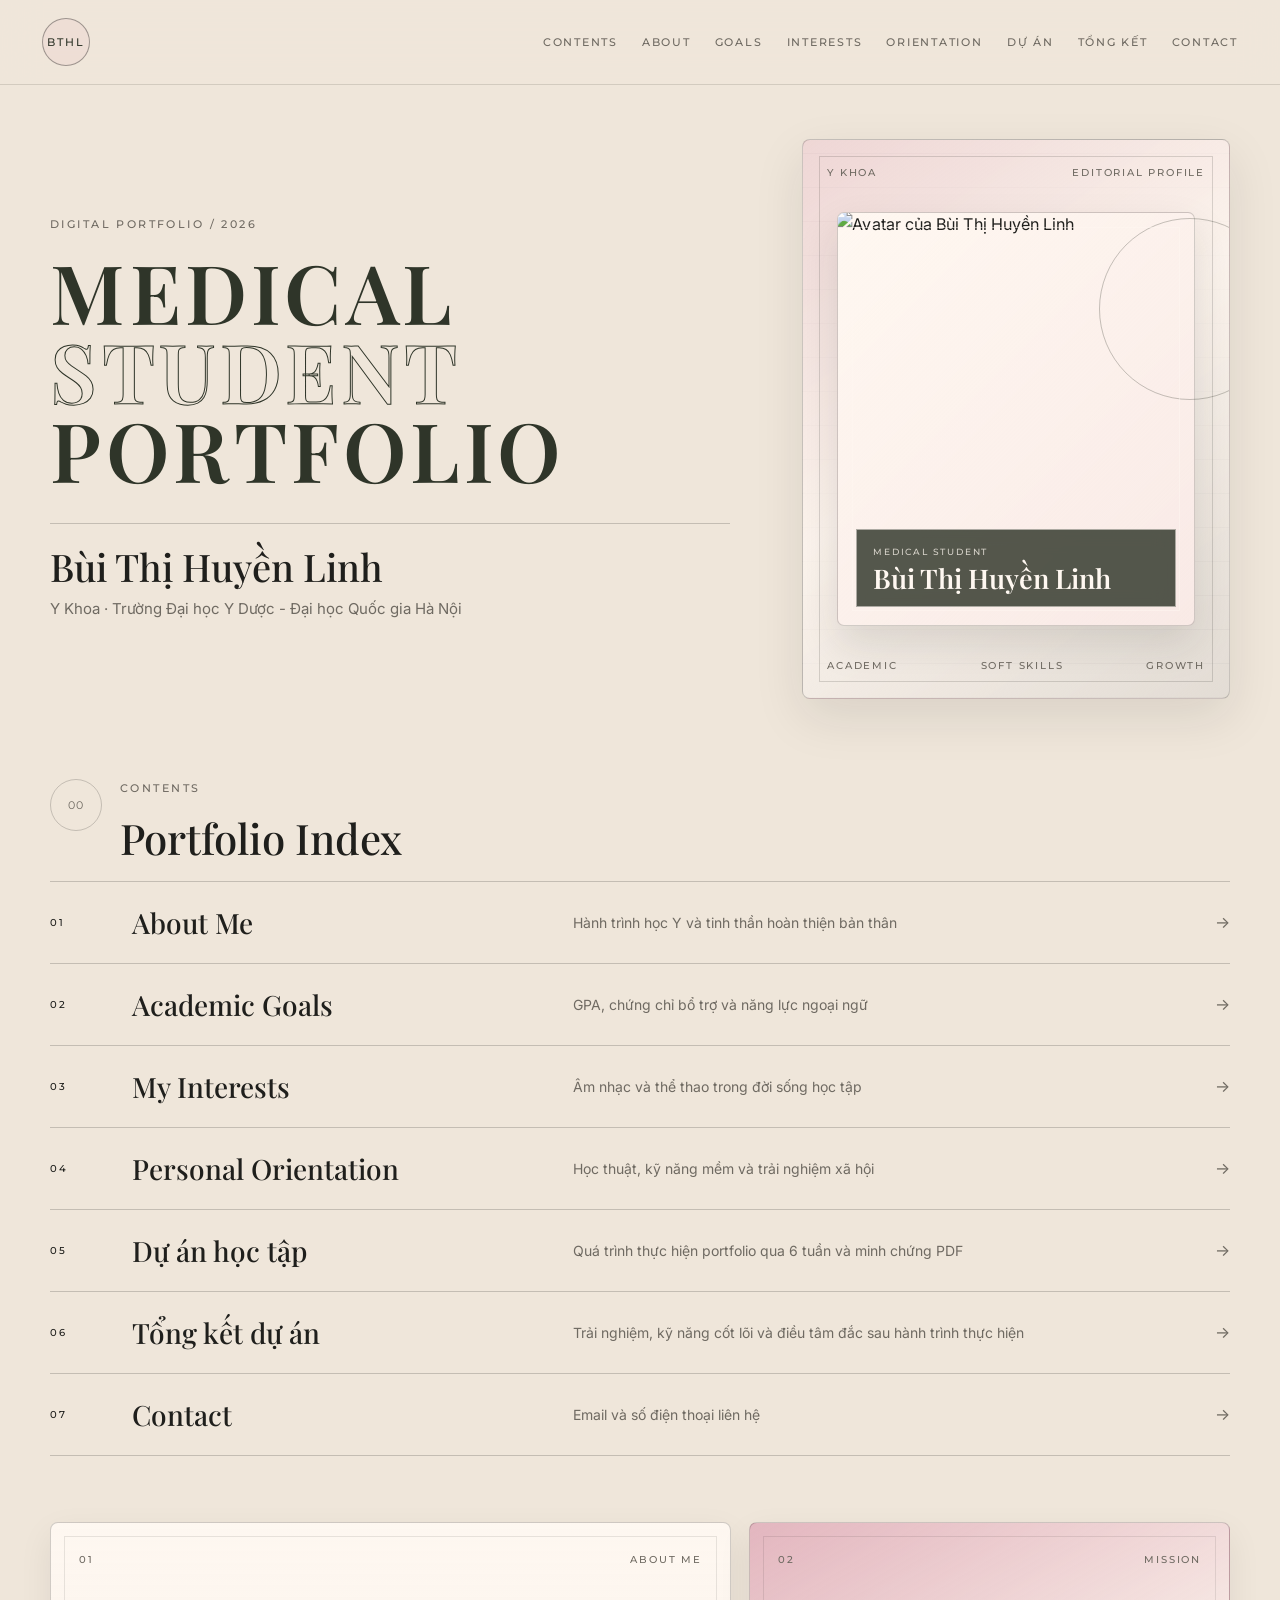
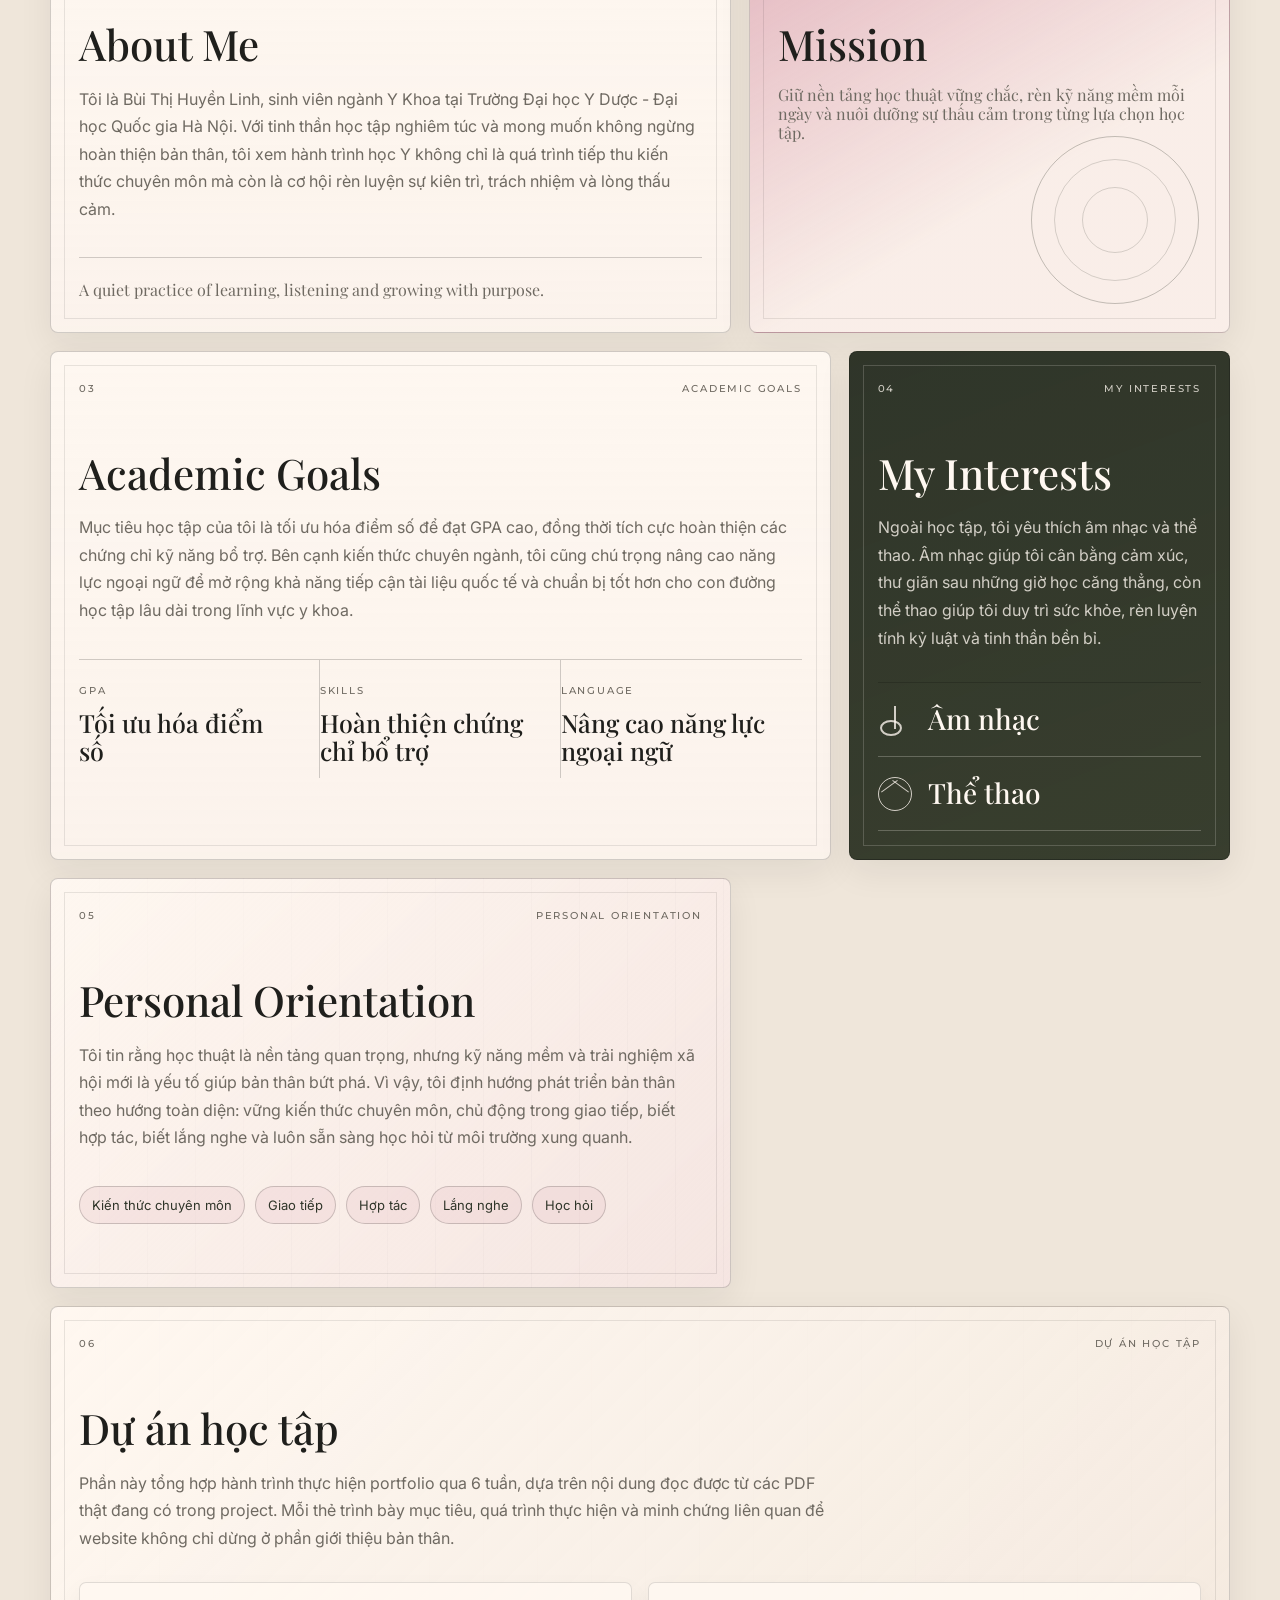
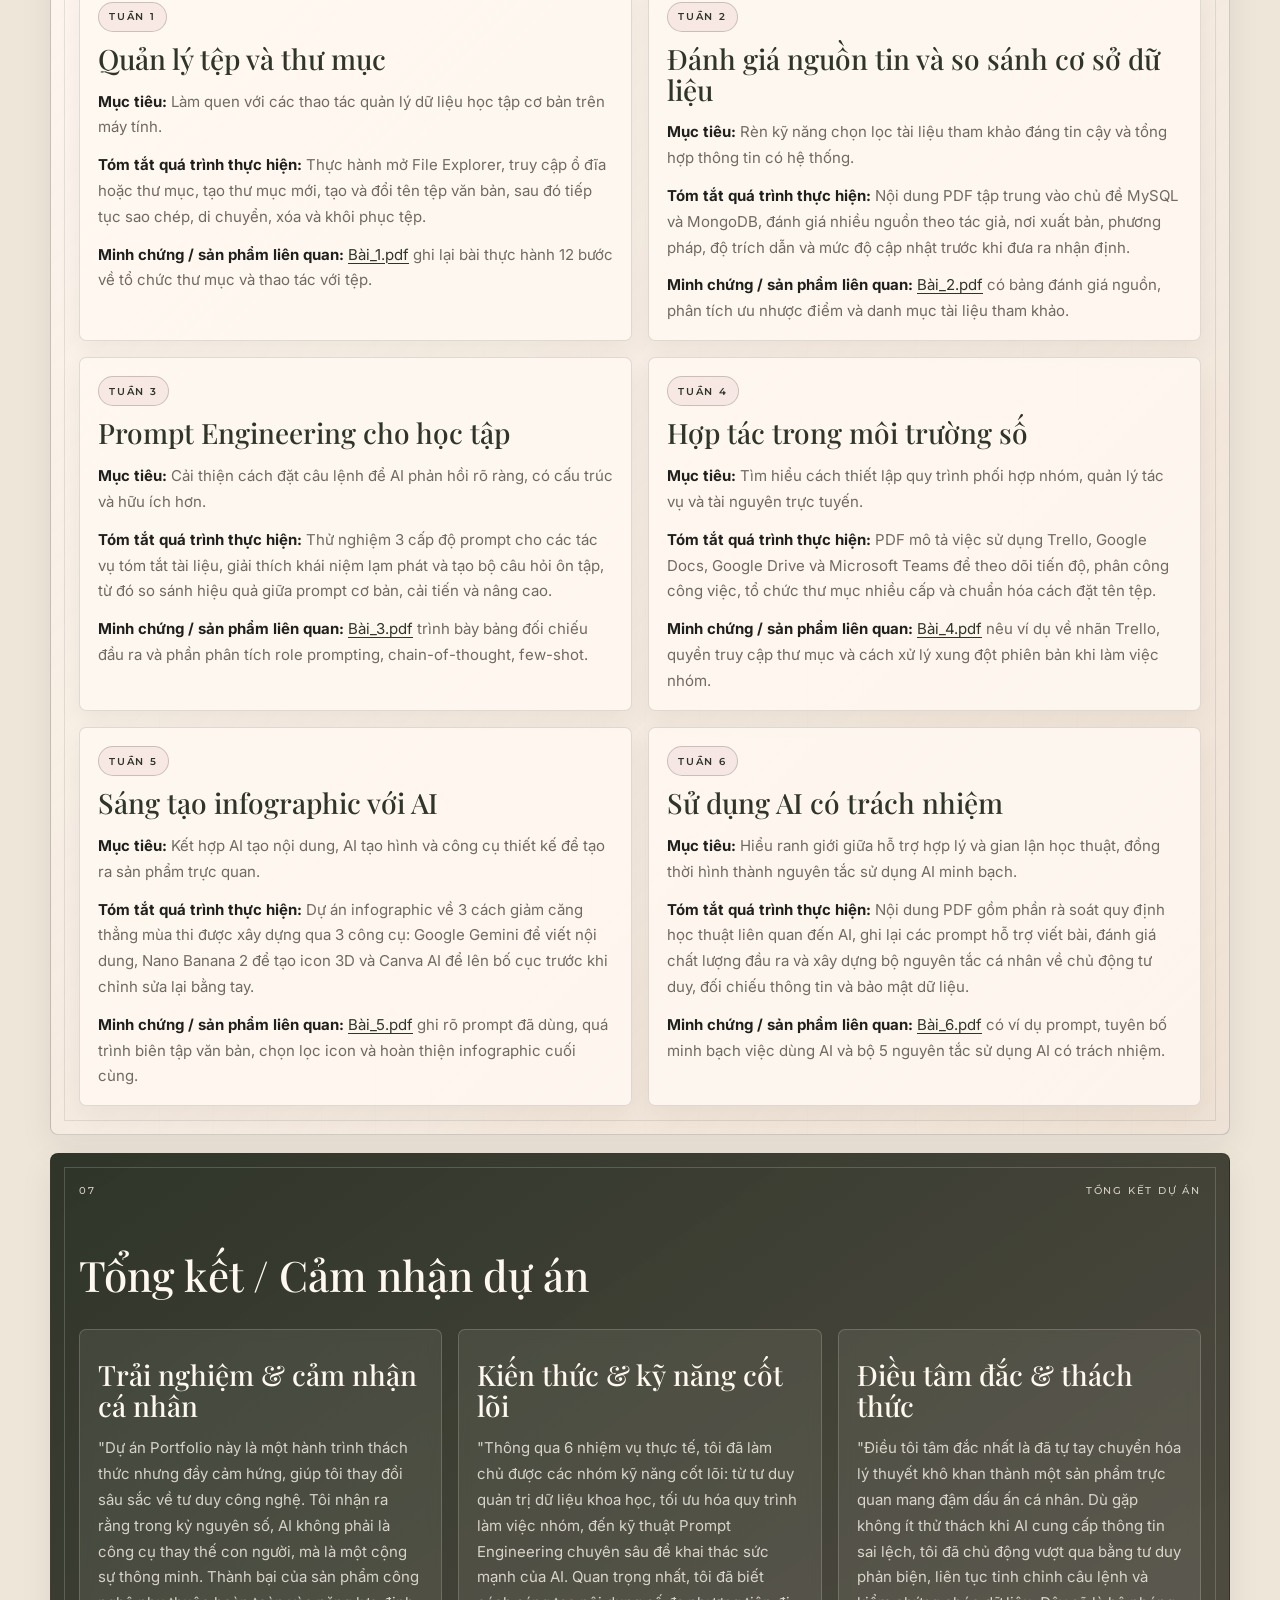
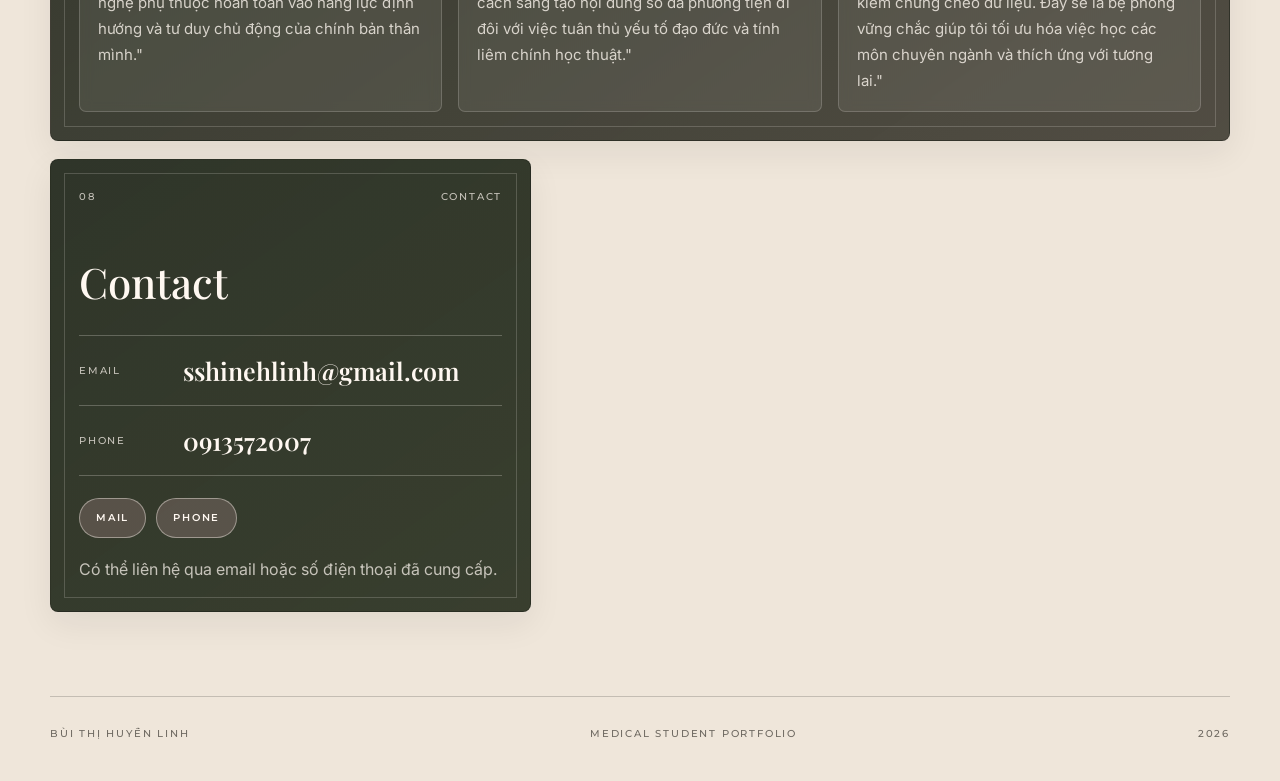
==== index.html @ de723af2 "Update portfolio content and add project timeline" ====
<!DOCTYPE html>
<html lang="vi">
<head>
  <meta charset="UTF-8">
  <meta name="viewport" content="width=device-width, initial-scale=1.0">
  <meta name="description" content="Digital Portfolio của Bùi Thị Huyền Linh, sinh viên ngành Y Khoa tại Trường Đại học Y Dược - Đại học Quốc gia Hà Nội.">
  <title>Bùi Thị Huyền Linh | Medical Student Portfolio</title>
  <link rel="preconnect" href="https://fonts.googleapis.com">
  <link rel="preconnect" href="https://fonts.gstatic.com" crossorigin>
  <link href="https://fonts.googleapis.com/css2?family=Cormorant+Garamond:wght@400;500;600&family=Inter:wght@300;400;500;600&family=Montserrat:wght@300;400;500;600&family=Playfair+Display:wght@500;600;700&display=swap" rel="stylesheet">
  <link rel="stylesheet" href="style.css">
</head>
<body>
  <div class="progress-bar" id="progressBar" aria-hidden="true"></div>

  <header class="site-header" id="siteHeader">
    <a class="brand-mark" href="#top" aria-label="Về đầu trang">BTHL</a>
    <button class="menu-toggle" type="button" aria-expanded="false" aria-controls="siteNav" aria-label="Mở menu">
      <span></span>
      <span></span>
    </button>
    <nav class="site-nav" id="siteNav" aria-label="Điều hướng chính">
      <a href="#contents">Contents</a>
      <a href="#about">About</a>
      <a href="#goals">Goals</a>
      <a href="#interests">Interests</a>
      <a href="#orientation">Orientation</a>
      <a href="#projects">Dự án</a>
      <a href="#summary">Tổng kết</a>
      <a href="#contact">Contact</a>
    </nav>
  </header>

  <main id="top">
    <section class="hero section-shell" aria-labelledby="heroTitle">
      <div class="hero-copy reveal">
        <p class="eyebrow">Digital Portfolio / 2026</p>
        <h1 class="hero-title" id="heroTitle">
          <span>Medical</span>
          <span class="outline">Student</span>
          <span>Portfolio</span>
        </h1>
        <div class="hero-signature">
          <p>Bùi Thị Huyền Linh</p>
          <span>Y Khoa · Trường Đại học Y Dược - Đại học Quốc gia Hà Nội</span>
        </div>
      </div>

      <div class="hero-visual reveal">
        <div class="visual-frame">
          <div class="visual-topline">
            <span>Y KHOA</span>
            <span>EDITORIAL PROFILE</span>
          </div>
          <div class="avatar-window">
            <img src="./images/avatar-BuiThiHuyenLinh.jpg" alt="Avatar của Bùi Thị Huyền Linh">
            <div class="avatar-caption">
              <span>Medical Student</span>
              <strong>Bùi Thị Huyền Linh</strong>
            </div>
          </div>
          <div class="visual-footer">
            <span>academic</span>
            <span>soft skills</span>
            <span>growth</span>
          </div>
        </div>
      </div>
    </section>

    <section class="section-shell contents-section reveal" id="contents" aria-labelledby="contentsTitle">
      <div class="section-heading">
        <span class="section-number">00</span>
        <div>
          <p class="eyebrow">Contents</p>
          <h2 id="contentsTitle">Portfolio Index</h2>
        </div>
      </div>
      <div class="contents-list">
        <a class="content-row" href="#about">
          <span>01</span>
          <strong>About Me</strong>
          <small>Hành trình học Y và tinh thần hoàn thiện bản thân</small>
          <i aria-hidden="true">→</i>
        </a>
        <a class="content-row" href="#goals">
          <span>02</span>
          <strong>Academic Goals</strong>
          <small>GPA, chứng chỉ bổ trợ và năng lực ngoại ngữ</small>
          <i aria-hidden="true">→</i>
        </a>
        <a class="content-row" href="#interests">
          <span>03</span>
          <strong>My Interests</strong>
          <small>Âm nhạc và thể thao trong đời sống học tập</small>
          <i aria-hidden="true">→</i>
        </a>
        <a class="content-row" href="#orientation">
          <span>04</span>
          <strong>Personal Orientation</strong>
          <small>Học thuật, kỹ năng mềm và trải nghiệm xã hội</small>
          <i aria-hidden="true">→</i>
        </a>
        <a class="content-row" href="#projects">
          <span>05</span>
          <strong>Dự án học tập</strong>
          <small>Quá trình thực hiện portfolio qua 6 tuần và minh chứng PDF</small>
          <i aria-hidden="true">→</i>
        </a>
        <a class="content-row" href="#summary">
          <span>06</span>
          <strong>Tổng kết dự án</strong>
          <small>Trải nghiệm, kỹ năng cốt lõi và điều tâm đắc sau hành trình thực hiện</small>
          <i aria-hidden="true">→</i>
        </a>
        <a class="content-row" href="#contact">
          <span>07</span>
          <strong>Contact</strong>
          <small>Email và số điện thoại liên hệ</small>
          <i aria-hidden="true">→</i>
        </a>
      </div>
    </section>

    <section class="section-shell portfolio-grid" aria-label="Nội dung portfolio">
      <article class="poster-card span-7 reveal" id="about">
        <div class="card-meta">
          <span>01</span>
          <span>About Me</span>
        </div>
        <h2>About Me</h2>
        <p>Tôi là Bùi Thị Huyền Linh, sinh viên ngành Y Khoa tại Trường Đại học Y Dược - Đại học Quốc gia Hà Nội. Với tinh thần học tập nghiêm túc và mong muốn không ngừng hoàn thiện bản thân, tôi xem hành trình học Y không chỉ là quá trình tiếp thu kiến thức chuyên môn mà còn là cơ hội rèn luyện sự kiên trì, trách nhiệm và lòng thấu cảm.</p>
        <div class="fine-line"></div>
        <p class="soft-note">A quiet practice of learning, listening and growing with purpose.</p>
      </article>

      <article class="poster-card span-5 mission-card reveal" id="mission">
        <div class="card-meta">
          <span>02</span>
          <span>Mission</span>
        </div>
        <div class="line-art-circle" aria-hidden="true"></div>
        <h2>Mission</h2>
        <p class="mission-text">Giữ nền tảng học thuật vững chắc, rèn kỹ năng mềm mỗi ngày và nuôi dưỡng sự thấu cảm trong từng lựa chọn học tập.</p>
      </article>

      <article class="poster-card span-8 reveal" id="goals">
        <div class="card-meta">
          <span>03</span>
          <span>Academic Goals</span>
        </div>
        <h2>Academic Goals</h2>
        <p>Mục tiêu học tập của tôi là tối ưu hóa điểm số để đạt GPA cao, đồng thời tích cực hoàn thiện các chứng chỉ kỹ năng bổ trợ. Bên cạnh kiến thức chuyên ngành, tôi cũng chú trọng nâng cao năng lực ngoại ngữ để mở rộng khả năng tiếp cận tài liệu quốc tế và chuẩn bị tốt hơn cho con đường học tập lâu dài trong lĩnh vực y khoa.</p>
        <ul class="goal-list" aria-label="Các trọng tâm học tập">
          <li><span>GPA</span><strong>Tối ưu hóa điểm số</strong></li>
          <li><span>Skills</span><strong>Hoàn thiện chứng chỉ bổ trợ</strong></li>
          <li><span>Language</span><strong>Nâng cao năng lực ngoại ngữ</strong></li>
        </ul>
      </article>

      <article class="poster-card span-4 interests-card reveal" id="interests">
        <div class="card-meta">
          <span>04</span>
          <span>My Interests</span>
        </div>
        <h2>My Interests</h2>
        <p>Ngoài học tập, tôi yêu thích âm nhạc và thể thao. Âm nhạc giúp tôi cân bằng cảm xúc, thư giãn sau những giờ học căng thẳng, còn thể thao giúp tôi duy trì sức khỏe, rèn luyện tính kỷ luật và tinh thần bền bỉ.</p>
        <div class="interest-lines">
          <div class="interest-line">
            <span class="music-mark" aria-hidden="true"></span>
            <strong>Âm nhạc</strong>
          </div>
          <div class="interest-line">
            <span class="sport-mark" aria-hidden="true"></span>
            <strong>Thể thao</strong>
          </div>
        </div>
      </article>

      <article class="poster-card span-7 orientation-card reveal" id="orientation">
        <div class="card-meta">
          <span>05</span>
          <span>Personal Orientation</span>
        </div>
        <h2>Personal Orientation</h2>
        <p>Tôi tin rằng học thuật là nền tảng quan trọng, nhưng kỹ năng mềm và trải nghiệm xã hội mới là yếu tố giúp bản thân bứt phá. Vì vậy, tôi định hướng phát triển bản thân theo hướng toàn diện: vững kiến thức chuyên môn, chủ động trong giao tiếp, biết hợp tác, biết lắng nghe và luôn sẵn sàng học hỏi từ môi trường xung quanh.</p>
        <div class="orientation-tags" aria-label="Định hướng phát triển">
          <span>Kiến thức chuyên môn</span>
          <span>Giao tiếp</span>
          <span>Hợp tác</span>
          <span>Lắng nghe</span>
          <span>Học hỏi</span>
        </div>
      </article>

      <article class="poster-card span-12 projects-card reveal" id="projects">
        <div class="card-meta">
          <span>06</span>
          <span>Dự án học tập</span>
        </div>
        <h2>Dự án học tập</h2>
        <p>Phần này tổng hợp hành trình thực hiện portfolio qua 6 tuần, dựa trên nội dung đọc được từ các PDF thật đang có trong project. Mỗi thẻ trình bày mục tiêu, quá trình thực hiện và minh chứng liên quan để website không chỉ dừng ở phần giới thiệu bản thân.</p>
        <div class="project-grid">
          <article class="project-week">
            <div class="project-week-head">
              <span>Tuần 1</span>
              <h3>Quản lý tệp và thư mục</h3>
            </div>
            <p><strong>Mục tiêu:</strong> Làm quen với các thao tác quản lý dữ liệu học tập cơ bản trên máy tính.</p>
            <p><strong>Tóm tắt quá trình thực hiện:</strong> Thực hành mở File Explorer, truy cập ổ đĩa hoặc thư mục, tạo thư mục mới, tạo và đổi tên tệp văn bản, sau đó tiếp tục sao chép, di chuyển, xóa và khôi phục tệp.</p>
            <p><strong>Minh chứng / sản phẩm liên quan:</strong> <a href="documents/Bài_1.pdf" target="_blank" rel="noopener">Bài_1.pdf</a> ghi lại bài thực hành 12 bước về tổ chức thư mục và thao tác với tệp.</p>
          </article>

          <article class="project-week">
            <div class="project-week-head">
              <span>Tuần 2</span>
              <h3>Đánh giá nguồn tin và so sánh cơ sở dữ liệu</h3>
            </div>
            <p><strong>Mục tiêu:</strong> Rèn kỹ năng chọn lọc tài liệu tham khảo đáng tin cậy và tổng hợp thông tin có hệ thống.</p>
            <p><strong>Tóm tắt quá trình thực hiện:</strong> Nội dung PDF tập trung vào chủ đề MySQL và MongoDB, đánh giá nhiều nguồn theo tác giả, nơi xuất bản, phương pháp, độ trích dẫn và mức độ cập nhật trước khi đưa ra nhận định.</p>
            <p><strong>Minh chứng / sản phẩm liên quan:</strong> <a href="documents/Bài_2.pdf" target="_blank" rel="noopener">Bài_2.pdf</a> có bảng đánh giá nguồn, phân tích ưu nhược điểm và danh mục tài liệu tham khảo.</p>
          </article>

          <article class="project-week">
            <div class="project-week-head">
              <span>Tuần 3</span>
              <h3>Prompt Engineering cho học tập</h3>
            </div>
            <p><strong>Mục tiêu:</strong> Cải thiện cách đặt câu lệnh để AI phản hồi rõ ràng, có cấu trúc và hữu ích hơn.</p>
            <p><strong>Tóm tắt quá trình thực hiện:</strong> Thử nghiệm 3 cấp độ prompt cho các tác vụ tóm tắt tài liệu, giải thích khái niệm lạm phát và tạo bộ câu hỏi ôn tập, từ đó so sánh hiệu quả giữa prompt cơ bản, cải tiến và nâng cao.</p>
            <p><strong>Minh chứng / sản phẩm liên quan:</strong> <a href="documents/Bài_3.pdf" target="_blank" rel="noopener">Bài_3.pdf</a> trình bày bảng đối chiếu đầu ra và phần phân tích role prompting, chain-of-thought, few-shot.</p>
          </article>

          <article class="project-week">
            <div class="project-week-head">
              <span>Tuần 4</span>
              <h3>Hợp tác trong môi trường số</h3>
            </div>
            <p><strong>Mục tiêu:</strong> Tìm hiểu cách thiết lập quy trình phối hợp nhóm, quản lý tác vụ và tài nguyên trực tuyến.</p>
            <p><strong>Tóm tắt quá trình thực hiện:</strong> PDF mô tả việc sử dụng Trello, Google Docs, Google Drive và Microsoft Teams để theo dõi tiến độ, phân công công việc, tổ chức thư mục nhiều cấp và chuẩn hóa cách đặt tên tệp.</p>
            <p><strong>Minh chứng / sản phẩm liên quan:</strong> <a href="documents/Bài_4.pdf" target="_blank" rel="noopener">Bài_4.pdf</a> nêu ví dụ về nhãn Trello, quyền truy cập thư mục và cách xử lý xung đột phiên bản khi làm việc nhóm.</p>
          </article>

          <article class="project-week">
            <div class="project-week-head">
              <span>Tuần 5</span>
              <h3>Sáng tạo infographic với AI</h3>
            </div>
            <p><strong>Mục tiêu:</strong> Kết hợp AI tạo nội dung, AI tạo hình và công cụ thiết kế để tạo ra sản phẩm trực quan.</p>
            <p><strong>Tóm tắt quá trình thực hiện:</strong> Dự án infographic về 3 cách giảm căng thẳng mùa thi được xây dựng qua 3 công cụ: Google Gemini để viết nội dung, Nano Banana 2 để tạo icon 3D và Canva AI để lên bố cục trước khi chỉnh sửa lại bằng tay.</p>
            <p><strong>Minh chứng / sản phẩm liên quan:</strong> <a href="documents/Bài_5.pdf" target="_blank" rel="noopener">Bài_5.pdf</a> ghi rõ prompt đã dùng, quá trình biên tập văn bản, chọn lọc icon và hoàn thiện infographic cuối cùng.</p>
          </article>

          <article class="project-week">
            <div class="project-week-head">
              <span>Tuần 6</span>
              <h3>Sử dụng AI có trách nhiệm</h3>
            </div>
            <p><strong>Mục tiêu:</strong> Hiểu ranh giới giữa hỗ trợ hợp lý và gian lận học thuật, đồng thời hình thành nguyên tắc sử dụng AI minh bạch.</p>
            <p><strong>Tóm tắt quá trình thực hiện:</strong> Nội dung PDF gồm phần rà soát quy định học thuật liên quan đến AI, ghi lại các prompt hỗ trợ viết bài, đánh giá chất lượng đầu ra và xây dựng bộ nguyên tắc cá nhân về chủ động tư duy, đối chiếu thông tin và bảo mật dữ liệu.</p>
            <p><strong>Minh chứng / sản phẩm liên quan:</strong> <a href="documents/Bài_6.pdf" target="_blank" rel="noopener">Bài_6.pdf</a> có ví dụ prompt, tuyên bố minh bạch việc dùng AI và bộ 5 nguyên tắc sử dụng AI có trách nhiệm.</p>
          </article>
        </div>
      </article>

      <article class="poster-card span-12 summary-card reveal" id="summary">
        <div class="card-meta">
          <span>07</span>
          <span>Tổng kết dự án</span>
        </div>
        <h2>Tổng kết / Cảm nhận dự án</h2>
        <div class="summary-grid">
          <article class="summary-block">
            <h3>Trải nghiệm &amp; cảm nhận cá nhân</h3>
            <p>"Dự án Portfolio này là một hành trình thách thức nhưng đầy cảm hứng, giúp tôi thay đổi sâu sắc về tư duy công nghệ. Tôi nhận ra rằng trong kỷ nguyên số, AI không phải là công cụ thay thế con người, mà là một cộng sự thông minh. Thành bại của sản phẩm công nghệ phụ thuộc hoàn toàn vào năng lực định hướng và tư duy chủ động của chính bản thân mình."</p>
          </article>
          <article class="summary-block">
            <h3>Kiến thức &amp; kỹ năng cốt lõi</h3>
            <p>"Thông qua 6 nhiệm vụ thực tế, tôi đã làm chủ được các nhóm kỹ năng cốt lõi: từ tư duy quản trị dữ liệu khoa học, tối ưu hóa quy trình làm việc nhóm, đến kỹ thuật Prompt Engineering chuyên sâu để khai thác sức mạnh của AI. Quan trọng nhất, tôi đã biết cách sáng tạo nội dung số đa phương tiện đi đôi với việc tuân thủ yếu tố đạo đức và tính liêm chính học thuật."</p>
          </article>
          <article class="summary-block">
            <h3>Điều tâm đắc &amp; thách thức</h3>
            <p>"Điều tôi tâm đắc nhất là đã tự tay chuyển hóa lý thuyết khô khan thành một sản phẩm trực quan mang đậm dấu ấn cá nhân. Dù gặp không ít thử thách khi AI cung cấp thông tin sai lệch, tôi đã chủ động vượt qua bằng tư duy phản biện, liên tục tinh chỉnh câu lệnh và kiểm chứng chéo dữ liệu. Đây sẽ là bệ phóng vững chắc giúp tôi tối ưu hóa việc học các môn chuyên ngành và thích ứng với tương lai."</p>
          </article>
        </div>
      </article>

      <article class="poster-card span-5 contact-card reveal" id="contact">
        <div class="card-meta">
          <span>08</span>
          <span>Contact</span>
        </div>
        <h2>Contact</h2>
        <div class="contact-list">
          <div>
            <span>Email</span>
            <strong><a href="mailto:sshinehlinh@gmail.com">sshinehlinh@gmail.com</a></strong>
          </div>
          <div>
            <span>Phone</span>
            <strong><a href="tel:0913572007">0913572007</a></strong>
          </div>
        </div>
        <div class="contact-actions" aria-label="Nút liên hệ">
          <a href="mailto:sshinehlinh@gmail.com">Mail</a>
          <a href="tel:0913572007">Phone</a>
        </div>
        <p class="contact-note">Có thể liên hệ qua email hoặc số điện thoại đã cung cấp.</p>
      </article>
    </section>
  </main>

  <footer class="site-footer">
    <span>Bùi Thị Huyền Linh</span>
    <span>Medical Student Portfolio</span>
    <span id="year">2026</span>
  </footer>

  <script src="script.js"></script>
</body>
</html>
---- style.css ----
:root {
  --bg: #efe6da;
  --bg-soft: #f2eadf;
  --card: #fbf3ec;
  --paper: #fff8f1;
  --text: #1f1f1c;
  --muted: #6f6a62;
  --border: rgba(0, 0, 0, 0.18);
  --border-strong: rgba(0, 0, 0, 0.34);
  --pink: #d9a7b0;
  --pink-soft: #e3b6bf;
  --olive: #2f3529;
  --olive-soft: #3a402f;
  --cream-deep: #e6d6c6;
  --shadow: 0 18px 50px rgba(31, 31, 28, 0.1);
  --header-height: 76px;
}

* {
  box-sizing: border-box;
}

html {
  scroll-behavior: smooth;
}

body {
  margin: 0;
  min-width: 320px;
  background: var(--bg);
  color: var(--text);
  font-family: "Inter", Arial, sans-serif;
  line-height: 1.72;
  text-rendering: optimizeLegibility;
}

body.nav-open {
  overflow: hidden;
}

a {
  color: inherit;
  text-decoration: none;
}

button {
  font: inherit;
}

::selection {
  background: rgba(217, 167, 176, 0.42);
}

.progress-bar {
  position: fixed;
  top: 0;
  left: 0;
  z-index: 80;
  width: 0;
  height: 3px;
  background: var(--olive);
  transform-origin: left center;
}

.site-header {
  position: sticky;
  top: 0;
  z-index: 70;
  min-height: var(--header-height);
  display: flex;
  align-items: center;
  justify-content: space-between;
  gap: 24px;
  padding: 18px 42px;
  border-bottom: 1px solid rgba(0, 0, 0, 0.12);
  background: rgba(239, 230, 218, 0.88);
  backdrop-filter: blur(18px);
}

.brand-mark {
  width: 48px;
  height: 48px;
  display: inline-flex;
  align-items: center;
  justify-content: center;
  border: 1px solid var(--border-strong);
  border-radius: 50%;
  color: var(--olive);
  background: rgba(227, 182, 191, 0.18);
  font-family: "Montserrat", Arial, sans-serif;
  font-size: 11px;
  font-weight: 500;
  letter-spacing: 0.16em;
}

.site-nav {
  display: flex;
  align-items: center;
  gap: 24px;
  color: var(--muted);
  font-family: "Montserrat", Arial, sans-serif;
  font-size: 11px;
  font-weight: 500;
  letter-spacing: 0.16em;
  text-transform: uppercase;
}

.site-nav a {
  position: relative;
  padding: 8px 0;
}

.site-nav a::after {
  content: "";
  position: absolute;
  left: 0;
  right: 0;
  bottom: 2px;
  height: 1px;
  background: currentColor;
  transform: scaleX(0);
  transform-origin: right center;
  transition: transform 180ms ease;
}

.site-nav a:hover,
.site-nav a.is-active {
  color: var(--text);
}

.site-nav a:hover::after,
.site-nav a.is-active::after {
  transform: scaleX(1);
  transform-origin: left center;
}

.menu-toggle {
  display: none;
  width: 44px;
  height: 44px;
  align-items: center;
  justify-content: center;
  flex-direction: column;
  gap: 7px;
  border: 1px solid var(--border);
  border-radius: 50%;
  background: rgba(251, 243, 236, 0.78);
  color: var(--text);
  cursor: pointer;
}

.menu-toggle span {
  width: 18px;
  height: 1px;
  background: currentColor;
  transition: transform 180ms ease;
}

.menu-toggle[aria-expanded="true"] span:first-child {
  transform: translateY(4px) rotate(38deg);
}

.menu-toggle[aria-expanded="true"] span:last-child {
  transform: translateY(-4px) rotate(-38deg);
}

.section-shell {
  width: min(1180px, calc(100% - 48px));
  margin: 0 auto;
}

.hero {
  display: grid;
  grid-template-columns: minmax(0, 1.05fr) minmax(320px, 0.62fr);
  gap: 28px;
  align-items: center;
  padding: 54px 0 46px;
}

.hero-copy {
  min-width: 0;
}

.eyebrow {
  margin: 0 0 18px;
  color: var(--muted);
  font-family: "Montserrat", Arial, sans-serif;
  font-size: 11px;
  font-weight: 500;
  letter-spacing: 0.22em;
  text-transform: uppercase;
}

.hero-title {
  margin: 0;
  max-width: 850px;
  font-family: "Playfair Display", "Cormorant Garamond", Georgia, serif;
  font-size: 82px;
  font-weight: 600;
  line-height: 0.96;
  letter-spacing: 0.055em;
  text-transform: uppercase;
  color: var(--olive);
}

.hero-title span {
  display: block;
}

.hero-title .outline {
  color: transparent;
  -webkit-text-stroke: 1px var(--olive);
  text-stroke: 1px var(--olive);
}

.hero-signature {
  width: min(680px, 100%);
  margin-top: 34px;
  padding-top: 22px;
  border-top: 1px solid var(--border);
}

.hero-signature p {
  margin: 0 0 7px;
  font-family: "Playfair Display", "Cormorant Garamond", Georgia, serif;
  font-size: 38px;
  font-weight: 500;
  line-height: 1.12;
}

.hero-signature span {
  color: var(--muted);
  font-size: 15px;
}

.hero-visual {
  min-width: 0;
}

.visual-frame {
  position: relative;
  min-height: 560px;
  overflow: hidden;
  border: 1px solid var(--border);
  border-radius: 8px;
  background:
    linear-gradient(145deg, rgba(217, 167, 176, 0.38), rgba(251, 243, 236, 0.78) 48%, rgba(47, 53, 41, 0.12)),
    repeating-linear-gradient(0deg, rgba(31, 31, 28, 0.035), rgba(31, 31, 28, 0.035) 1px, transparent 1px, transparent 34px),
    var(--card);
  box-shadow: var(--shadow);
  transition: transform 220ms ease, box-shadow 220ms ease;
}

.visual-frame::before {
  content: "";
  position: absolute;
  inset: 16px;
  border: 1px solid rgba(31, 31, 28, 0.16);
  pointer-events: none;
}

.visual-frame::after {
  content: "";
  position: absolute;
  width: 180px;
  height: 180px;
  right: -52px;
  top: 78px;
  border: 1px solid rgba(47, 53, 41, 0.28);
  border-radius: 50%;
  pointer-events: none;
}

.visual-frame:hover {
  transform: translateY(-3px);
  box-shadow: 0 22px 58px rgba(38, 38, 38, 0.11);
}

.visual-topline,
.visual-footer {
  position: absolute;
  left: 24px;
  right: 24px;
  z-index: 2;
  display: flex;
  justify-content: space-between;
  gap: 16px;
  color: var(--muted);
  font-family: "Montserrat", Arial, sans-serif;
  font-size: 10px;
  font-weight: 500;
  letter-spacing: 0.18em;
  text-transform: uppercase;
}

.visual-topline {
  top: 24px;
}

.visual-footer {
  bottom: 24px;
}

.avatar-window {
  position: absolute;
  inset: 72px 34px;
  overflow: hidden;
  border: 1px solid var(--border);
  border-radius: 7px;
  background:
    linear-gradient(135deg, rgba(255, 248, 241, 0.94), rgba(227, 182, 191, 0.22)),
    var(--paper);
  box-shadow: 0 18px 40px rgba(31, 31, 28, 0.12);
}

.avatar-window::before {
  content: "";
  position: absolute;
  inset: 14px;
  z-index: 2;
  border: 1px solid rgba(255, 248, 241, 0.5);
  pointer-events: none;
}

.avatar-window img {
  position: absolute;
  inset: 0;
  width: 100%;
  height: 100%;
  object-fit: cover;
  filter: saturate(0.9) contrast(0.98);
  transform: scale(1.01);
  transition: transform 420ms ease, filter 420ms ease;
}

.visual-frame:hover .avatar-window img {
  transform: scale(1.045);
  filter: saturate(0.98) contrast(1);
}

.avatar-caption {
  position: absolute;
  left: 18px;
  right: 18px;
  bottom: 18px;
  z-index: 3;
  display: grid;
  gap: 4px;
  padding: 14px 16px;
  border: 1px solid rgba(255, 248, 241, 0.52);
  background: rgba(47, 53, 41, 0.82);
  color: var(--paper);
  backdrop-filter: blur(10px);
}

.avatar-caption span {
  font-family: "Montserrat", Arial, sans-serif;
  font-size: 9px;
  font-weight: 500;
  letter-spacing: 0.2em;
  text-transform: uppercase;
  color: rgba(255, 248, 241, 0.76);
}

.avatar-caption strong {
  font-family: "Playfair Display", "Cormorant Garamond", Georgia, serif;
  font-size: 27px;
  font-weight: 600;
  line-height: 1.05;
}

.contents-section {
  padding: 34px 0 18px;
}

.section-heading {
  display: flex;
  align-items: flex-start;
  gap: 18px;
  margin-bottom: 20px;
}

.section-number {
  display: inline-flex;
  width: 52px;
  height: 52px;
  align-items: center;
  justify-content: center;
  border: 1px solid var(--border);
  border-radius: 50%;
  color: var(--muted);
  font-family: "Montserrat", Arial, sans-serif;
  font-size: 11px;
  letter-spacing: 0.12em;
}

.section-heading h2,
.poster-card h2 {
  margin: 0;
  font-family: "Playfair Display", "Cormorant Garamond", Georgia, serif;
  font-size: 42px;
  font-weight: 500;
  line-height: 1.08;
}

.contents-list {
  display: grid;
  border-top: 1px solid var(--border);
}

.content-row {
  display: grid;
  grid-template-columns: 64px minmax(160px, 0.7fr) minmax(0, 1fr) 34px;
  gap: 18px;
  align-items: center;
  min-height: 82px;
  padding: 18px 0;
  border-bottom: 1px solid var(--border);
  transition: padding-left 180ms ease, color 180ms ease;
}

.content-row:hover {
  padding-left: 8px;
  color: var(--muted);
}

.content-row span,
.card-meta,
.goal-list span,
.contact-list span {
  font-family: "Montserrat", Arial, sans-serif;
  font-size: 10px;
  font-weight: 500;
  letter-spacing: 0.18em;
  text-transform: uppercase;
}

.content-row strong {
  font-family: "Playfair Display", "Cormorant Garamond", Georgia, serif;
  font-size: 28px;
  font-weight: 500;
  line-height: 1.05;
}

.content-row small {
  color: var(--muted);
  font-size: 14px;
}

.content-row i {
  font-style: normal;
  color: var(--muted);
  text-align: right;
}

.portfolio-grid {
  display: grid;
  grid-template-columns: repeat(12, minmax(0, 1fr));
  gap: 18px;
  padding: 48px 0 84px;
}

.poster-card {
  position: relative;
  min-width: 0;
  min-height: 410px;
  padding: 28px;
  overflow: hidden;
  border: 1px solid var(--border);
  border-radius: 8px;
  background:
    linear-gradient(180deg, rgba(255, 248, 241, 0.82), rgba(251, 243, 236, 0.96)),
    var(--card);
  box-shadow: 0 12px 34px rgba(31, 31, 28, 0.07);
  transition: transform 220ms ease, box-shadow 220ms ease, border-color 220ms ease;
}

.poster-card:hover {
  transform: translateY(-3px);
  border-color: var(--border-strong);
  box-shadow: var(--shadow);
}

.poster-card::before {
  content: "";
  position: absolute;
  inset: 13px;
  border: 1px solid rgba(0, 0, 0, 0.09);
  pointer-events: none;
}

.span-4 {
  grid-column: span 4;
}

.span-5 {
  grid-column: span 5;
}

.span-7 {
  grid-column: span 7;
}

.span-8 {
  grid-column: span 8;
}

.span-12 {
  grid-column: 1 / -1;
}

.card-meta {
  position: relative;
  z-index: 1;
  display: flex;
  justify-content: space-between;
  gap: 16px;
  margin-bottom: 54px;
  color: var(--muted);
}

.poster-card h2,
.poster-card p,
.poster-card ul,
.poster-card .interest-lines,
.poster-card .contact-list,
.poster-card .orientation-tags,
.poster-card .fine-line,
.poster-card .soft-note {
  position: relative;
  z-index: 1;
}

.poster-card p {
  max-width: 760px;
  margin: 18px 0 0;
  color: var(--muted);
  font-size: 16px;
}

.fine-line {
  width: 100%;
  height: 1px;
  margin: 34px 0 0;
  background: var(--border);
}

.soft-note {
  font-family: "Playfair Display", "Cormorant Garamond", Georgia, serif;
  font-size: 28px;
  color: var(--text);
}

.mission-card {
  background:
    linear-gradient(150deg, rgba(227, 182, 191, 0.68), rgba(251, 243, 236, 0.92) 62%),
    var(--pink-soft);
}

.mission-text {
  font-family: "Playfair Display", "Cormorant Garamond", Georgia, serif;
  font-size: 33px;
  line-height: 1.18;
  color: var(--text);
}

.line-art-circle {
  position: absolute;
  right: 30px;
  bottom: 28px;
  width: 168px;
  height: 168px;
  border: 1px solid rgba(47, 53, 41, 0.28);
  border-radius: 50%;
}

.line-art-circle::before,
.line-art-circle::after {
  content: "";
  position: absolute;
  border: 1px solid rgba(47, 53, 41, 0.18);
  border-radius: 50%;
}

.line-art-circle::before {
  inset: 22px;
}

.line-art-circle::after {
  inset: 50px;
}

.goal-list {
  display: grid;
  grid-template-columns: repeat(3, minmax(0, 1fr));
  gap: 0;
  margin: 34px 0 0;
  padding: 0;
  border-top: 1px solid var(--border);
  list-style: none;
}

.goal-list li {
  min-height: 118px;
  padding: 22px 18px 10px 0;
  border-right: 1px solid var(--border);
}

.goal-list li:last-child {
  border-right: 0;
}

.goal-list span {
  display: block;
  margin-bottom: 10px;
  color: var(--muted);
}

.goal-list strong {
  display: block;
  max-width: 210px;
  font-family: "Playfair Display", "Cormorant Garamond", Georgia, serif;
  font-size: 25px;
  font-weight: 500;
  line-height: 1.12;
}

.interests-card {
  background:
    linear-gradient(160deg, rgba(47, 53, 41, 0.94), rgba(58, 64, 47, 0.86)),
    var(--olive);
  color: var(--paper);
}

.interests-card .card-meta,
.interests-card p,
.interests-card .interest-line {
  color: rgba(255, 248, 241, 0.78);
}

.interests-card h2,
.interests-card .interest-line strong {
  color: var(--paper);
}

.interests-card::before,
.contact-card::before {
  border-color: rgba(255, 248, 241, 0.18);
}

.interest-lines {
  margin-top: 30px;
  border-top: 1px solid var(--border);
}

.interest-line {
  min-height: 74px;
  display: flex;
  align-items: center;
  gap: 16px;
  border-bottom: 1px solid rgba(255, 248, 241, 0.24);
}

.interest-line strong {
  font-family: "Playfair Display", "Cormorant Garamond", Georgia, serif;
  font-size: 28px;
  font-weight: 500;
}

.music-mark,
.sport-mark {
  position: relative;
  flex: 0 0 auto;
  width: 34px;
  height: 34px;
}

.music-mark::before {
  content: "";
  position: absolute;
  left: 16px;
  top: 3px;
  width: 2px;
  height: 23px;
  background: currentColor;
}

.music-mark::after {
  content: "";
  position: absolute;
  left: 2px;
  bottom: 1px;
  width: 18px;
  height: 12px;
  border: 2px solid currentColor;
  border-radius: 50%;
}

.sport-mark {
  border: 1px solid currentColor;
  border-radius: 50%;
}

.sport-mark::before,
.sport-mark::after {
  content: "";
  position: absolute;
  inset: 6px;
  border-top: 1px solid currentColor;
  transform: rotate(36deg);
}

.sport-mark::after {
  transform: rotate(-36deg);
}

.orientation-card {
  background:
    linear-gradient(135deg, rgba(255, 248, 241, 0.88), rgba(217, 167, 176, 0.18)),
    repeating-linear-gradient(90deg, rgba(31, 31, 28, 0.03), rgba(31, 31, 28, 0.03) 1px, transparent 1px, transparent 48px),
    var(--card);
}

.orientation-tags {
  display: flex;
  flex-wrap: wrap;
  gap: 10px;
  margin-top: 34px;
}

.orientation-tags span {
  display: inline-flex;
  min-height: 38px;
  align-items: center;
  padding: 7px 12px;
  border: 1px solid var(--border);
  border-radius: 999px;
  color: var(--olive);
  font-size: 13px;
  background: rgba(227, 182, 191, 0.22);
}

.projects-card {
  background:
    linear-gradient(135deg, rgba(255, 248, 241, 0.92), rgba(230, 214, 198, 0.62)),
    repeating-linear-gradient(90deg, rgba(31, 31, 28, 0.025), rgba(31, 31, 28, 0.025) 1px, transparent 1px, transparent 54px),
    var(--card);
}

.project-grid {
  position: relative;
  z-index: 1;
  display: grid;
  grid-template-columns: repeat(2, minmax(0, 1fr));
  gap: 16px;
  margin-top: 30px;
}

.project-week {
  padding: 18px 18px 16px;
  border: 1px solid rgba(0, 0, 0, 0.12);
  border-radius: 7px;
  background: rgba(255, 248, 241, 0.86);
  box-shadow: 0 10px 24px rgba(31, 31, 28, 0.05);
}

.project-week-head {
  margin-bottom: 14px;
}

.project-week-head span {
  display: inline-flex;
  align-items: center;
  min-height: 30px;
  padding: 0 10px;
  border: 1px solid var(--border);
  border-radius: 999px;
  color: var(--olive);
  background: rgba(217, 167, 176, 0.18);
  font-family: "Montserrat", Arial, sans-serif;
  font-size: 10px;
  font-weight: 600;
  letter-spacing: 0.18em;
  text-transform: uppercase;
}

.project-week h3,
.summary-block h3 {
  margin: 12px 0 0;
  font-family: "Playfair Display", "Cormorant Garamond", Georgia, serif;
  font-size: 28px;
  font-weight: 500;
  line-height: 1.1;
  color: var(--olive);
}

.project-week p {
  margin: 12px 0 0;
  font-size: 15px;
}

.project-week strong {
  color: var(--text);
}

.project-week a {
  color: var(--olive);
  text-decoration: underline;
  text-decoration-thickness: 1px;
  text-underline-offset: 3px;
}

.project-week a:hover {
  color: var(--muted);
}

.summary-card {
  background:
    linear-gradient(145deg, rgba(47, 53, 41, 0.94), rgba(89, 82, 73, 0.82)),
    var(--olive);
  color: var(--paper);
}

.summary-card::before {
  border-color: rgba(255, 248, 241, 0.18);
}

.summary-card .card-meta,
.summary-card p {
  color: rgba(255, 248, 241, 0.78);
}

.summary-card h2,
.summary-block h3 {
  color: var(--paper);
}

.summary-grid {
  position: relative;
  z-index: 1;
  display: grid;
  grid-template-columns: repeat(3, minmax(0, 1fr));
  gap: 16px;
  margin-top: 30px;
}

.summary-block {
  padding: 18px;
  border: 1px solid rgba(255, 248, 241, 0.18);
  border-radius: 7px;
  background: rgba(255, 248, 241, 0.08);
  backdrop-filter: blur(6px);
}

.summary-block p {
  margin-top: 14px;
  font-size: 15px;
}

.contact-card {
  min-height: 330px;
  background:
    linear-gradient(145deg, rgba(47, 53, 41, 0.96), rgba(58, 64, 47, 0.88)),
    var(--olive);
  color: var(--paper);
}

.contact-list {
  margin-top: 30px;
  border-top: 1px solid rgba(255, 248, 241, 0.24);
}

.contact-list div {
  display: grid;
  grid-template-columns: 90px minmax(0, 1fr);
  gap: 14px;
  align-items: center;
  min-height: 70px;
  border-bottom: 1px solid rgba(255, 248, 241, 0.24);
}

.contact-card .card-meta,
.contact-list span,
.contact-card p {
  color: rgba(255, 248, 241, 0.72);
}

.contact-card h2,
.contact-list strong {
  color: var(--paper);
}

.contact-list strong {
  overflow-wrap: anywhere;
  font-family: "Playfair Display", "Cormorant Garamond", Georgia, serif;
  font-size: 25px;
  font-weight: 600;
}

.contact-list a:hover {
  color: var(--pink-soft);
}

.contact-actions {
  position: relative;
  z-index: 1;
  display: flex;
  flex-wrap: wrap;
  gap: 10px;
  margin-top: 22px;
}

.contact-actions a {
  min-height: 40px;
  display: inline-flex;
  align-items: center;
  justify-content: center;
  padding: 9px 16px;
  border: 1px solid rgba(255, 248, 241, 0.42);
  border-radius: 999px;
  background: rgba(217, 167, 176, 0.22);
  color: var(--paper);
  font-family: "Montserrat", Arial, sans-serif;
  font-size: 10px;
  font-weight: 600;
  letter-spacing: 0.18em;
  text-transform: uppercase;
  transition: transform 180ms ease, background 180ms ease;
}

.contact-actions a:hover {
  transform: translateY(-2px);
  background: rgba(217, 167, 176, 0.38);
}

.contact-note {
  font-size: 14px;
}

.site-footer {
  width: min(1180px, calc(100% - 48px));
  margin: 0 auto;
  padding: 28px 0 38px;
  display: flex;
  justify-content: space-between;
  gap: 18px;
  border-top: 1px solid var(--border);
  color: var(--muted);
  font-family: "Montserrat", Arial, sans-serif;
  font-size: 10px;
  font-weight: 500;
  letter-spacing: 0.18em;
  text-transform: uppercase;
}

.reveal {
  opacity: 1;
  transform: none;
}

.reveal.is-visible {
  opacity: 1;
  transform: translateY(0);
  transition: opacity 520ms ease, transform 520ms ease;
}

@media (max-width: 1040px) {
  .site-header {
    padding: 16px 28px;
  }

  .site-nav {
    gap: 16px;
    font-size: 10px;
  }

  .hero {
    grid-template-columns: 1fr;
    min-height: auto;
    padding-top: 44px;
  }

  .hero-title {
    font-size: 64px;
    letter-spacing: 0.13em;
  }

  .visual-frame {
    min-height: 430px;
  }

  .avatar-window {
    inset: 66px 28px;
  }

  .span-4,
  .span-5,
  .span-7,
  .span-8 {
    grid-column: span 12;
  }
}

@media (max-width: 780px) {
  :root {
    --header-height: 70px;
  }

  body {
    background-size: 48px 48px, 48px 48px, auto;
  }

  .site-header {
    padding: 13px 20px;
  }

  .menu-toggle {
    display: inline-flex;
  }

  .site-nav {
    position: fixed;
    top: var(--header-height);
    left: 16px;
    right: 16px;
    display: grid;
    gap: 0;
    padding: 10px 18px;
    border: 1px solid var(--border);
    border-radius: 6px;
    background: rgba(250, 248, 242, 0.98);
    box-shadow: var(--shadow);
    opacity: 0;
    pointer-events: none;
    transform: translateY(-8px);
    transition: opacity 180ms ease, transform 180ms ease;
  }

  .site-nav.is-open {
    opacity: 1;
    pointer-events: auto;
    transform: translateY(0);
  }

  .site-nav a {
    padding: 14px 0;
    border-bottom: 1px solid rgba(0, 0, 0, 0.1);
  }

  .site-nav a:last-child {
    border-bottom: 0;
  }

  .section-shell,
  .site-footer {
    width: min(100% - 32px, 680px);
  }

  .hero {
    padding: 34px 0 34px;
  }

  .hero-title {
    font-size: 46px;
    line-height: 1.02;
    letter-spacing: 0.1em;
  }

  .hero-signature p {
    font-size: 31px;
  }

  .hero-signature span {
    font-size: 14px;
  }

  .visual-frame {
    min-height: 390px;
  }

  .visual-topline,
  .visual-footer {
    left: 18px;
    right: 18px;
    font-size: 9px;
  }

  .avatar-window {
    inset: 62px 18px;
  }

  .content-row {
    grid-template-columns: 48px minmax(0, 1fr) 28px;
    gap: 12px;
  }

  .content-row small {
    grid-column: 2 / 4;
  }

  .portfolio-grid {
    padding: 34px 0 64px;
  }

  .poster-card {
    min-height: auto;
    padding: 24px;
  }

  .card-meta {
    margin-bottom: 38px;
  }

  .section-heading h2,
  .poster-card h2 {
    font-size: 36px;
  }

  .mission-text {
    font-size: 29px;
  }

  .goal-list {
    grid-template-columns: 1fr;
  }

  .goal-list li {
    min-height: 94px;
    border-right: 0;
    border-bottom: 1px solid var(--border);
  }

  .goal-list li:last-child {
    border-bottom: 0;
  }

  .project-grid,
  .summary-grid {
    grid-template-columns: 1fr;
  }

  .site-footer {
    flex-direction: column;
  }
}

@media (max-width: 430px) {
  .brand-mark {
    width: 44px;
    height: 44px;
    font-size: 10px;
  }

  .hero-title {
    font-size: 34px;
    letter-spacing: 0.08em;
  }

  .hero-signature p {
    font-size: 27px;
  }

  .visual-frame {
    min-height: 330px;
  }

  .visual-footer {
    flex-wrap: wrap;
  }

  .avatar-window {
    inset: 58px 14px;
  }

  .section-heading {
    gap: 12px;
  }

  .section-number {
    width: 44px;
    height: 44px;
    font-size: 10px;
  }

  .content-row strong {
    font-size: 25px;
  }

  .poster-card p {
    font-size: 15px;
  }

  .contact-list div {
    grid-template-columns: 1fr;
    gap: 4px;
    padding: 12px 0;
  }
}

@media (prefers-reduced-motion: reduce) {
  html {
    scroll-behavior: auto;
  }

  *,
  *::before,
  *::after {
    transition-duration: 0.01ms !important;
    animation-duration: 0.01ms !important;
    animation-iteration-count: 1 !important;
  }

  .reveal {
    opacity: 1;
    transform: none;
  }
}
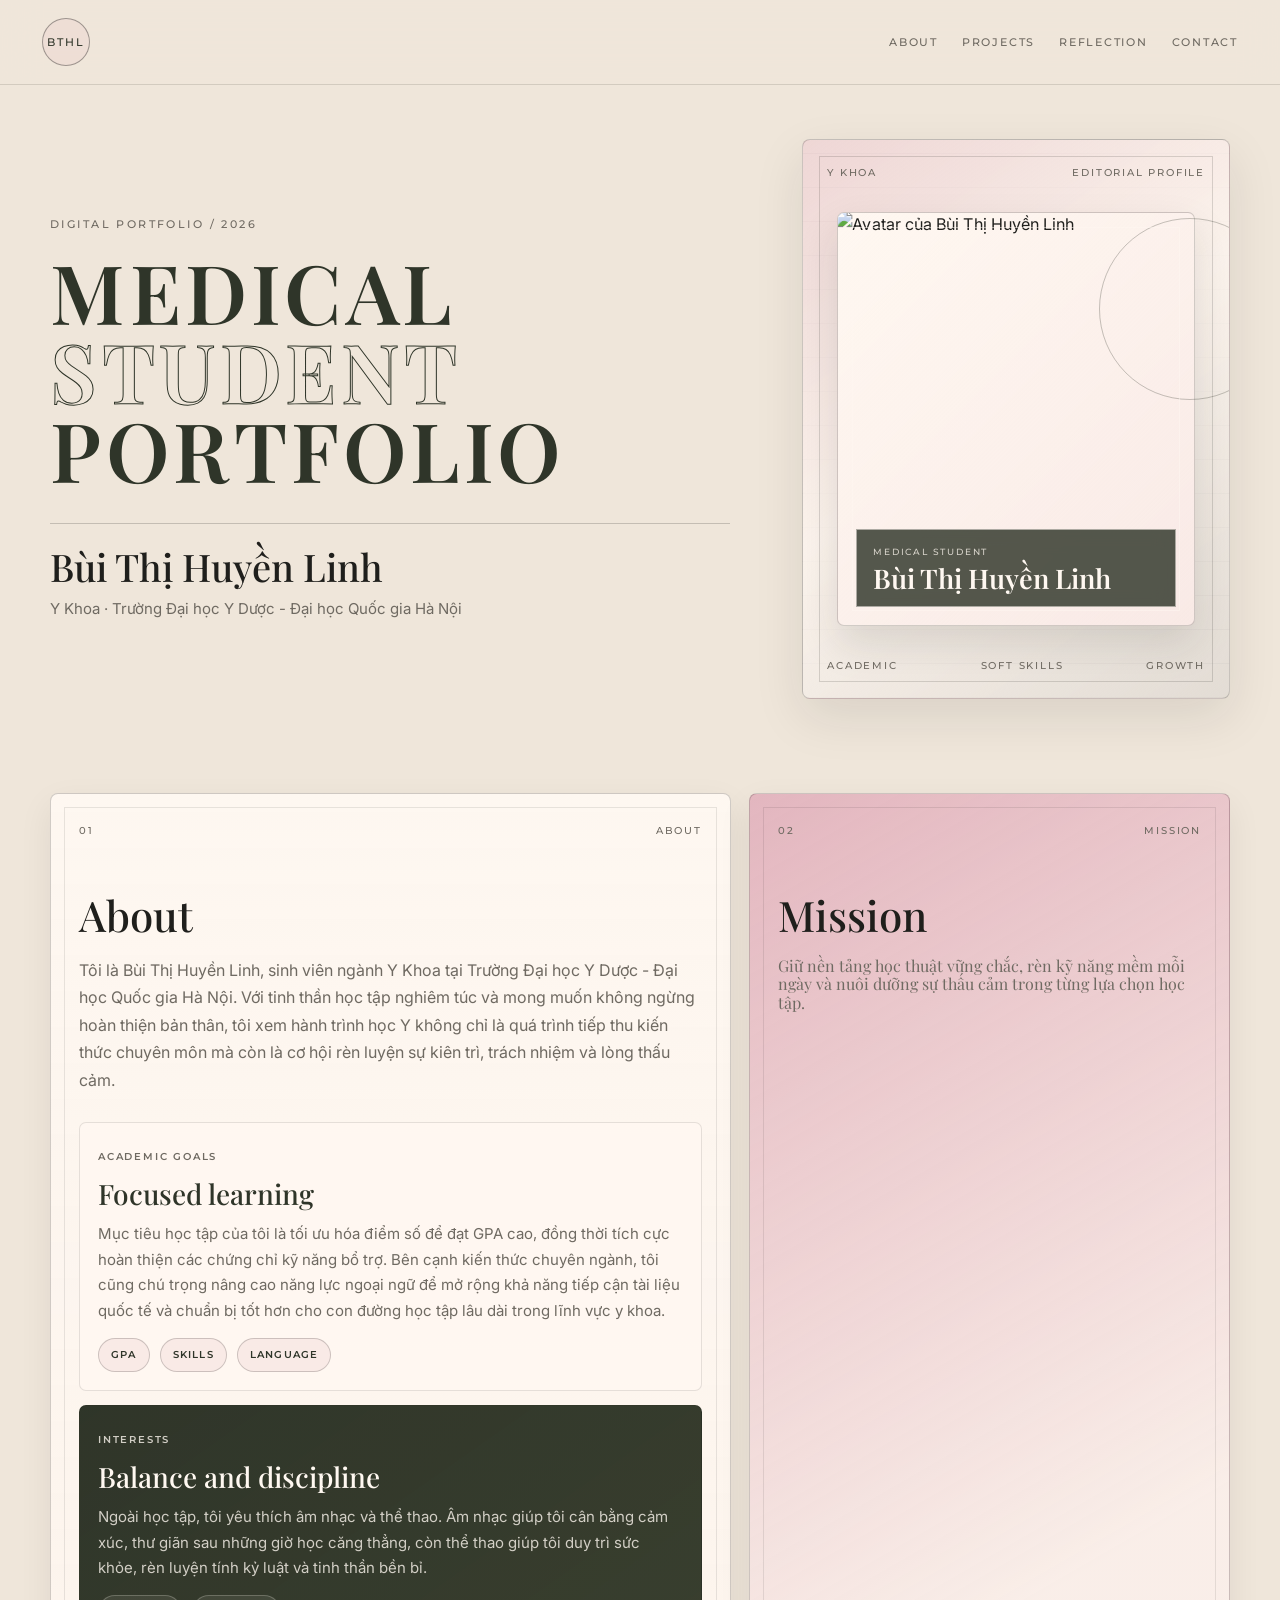
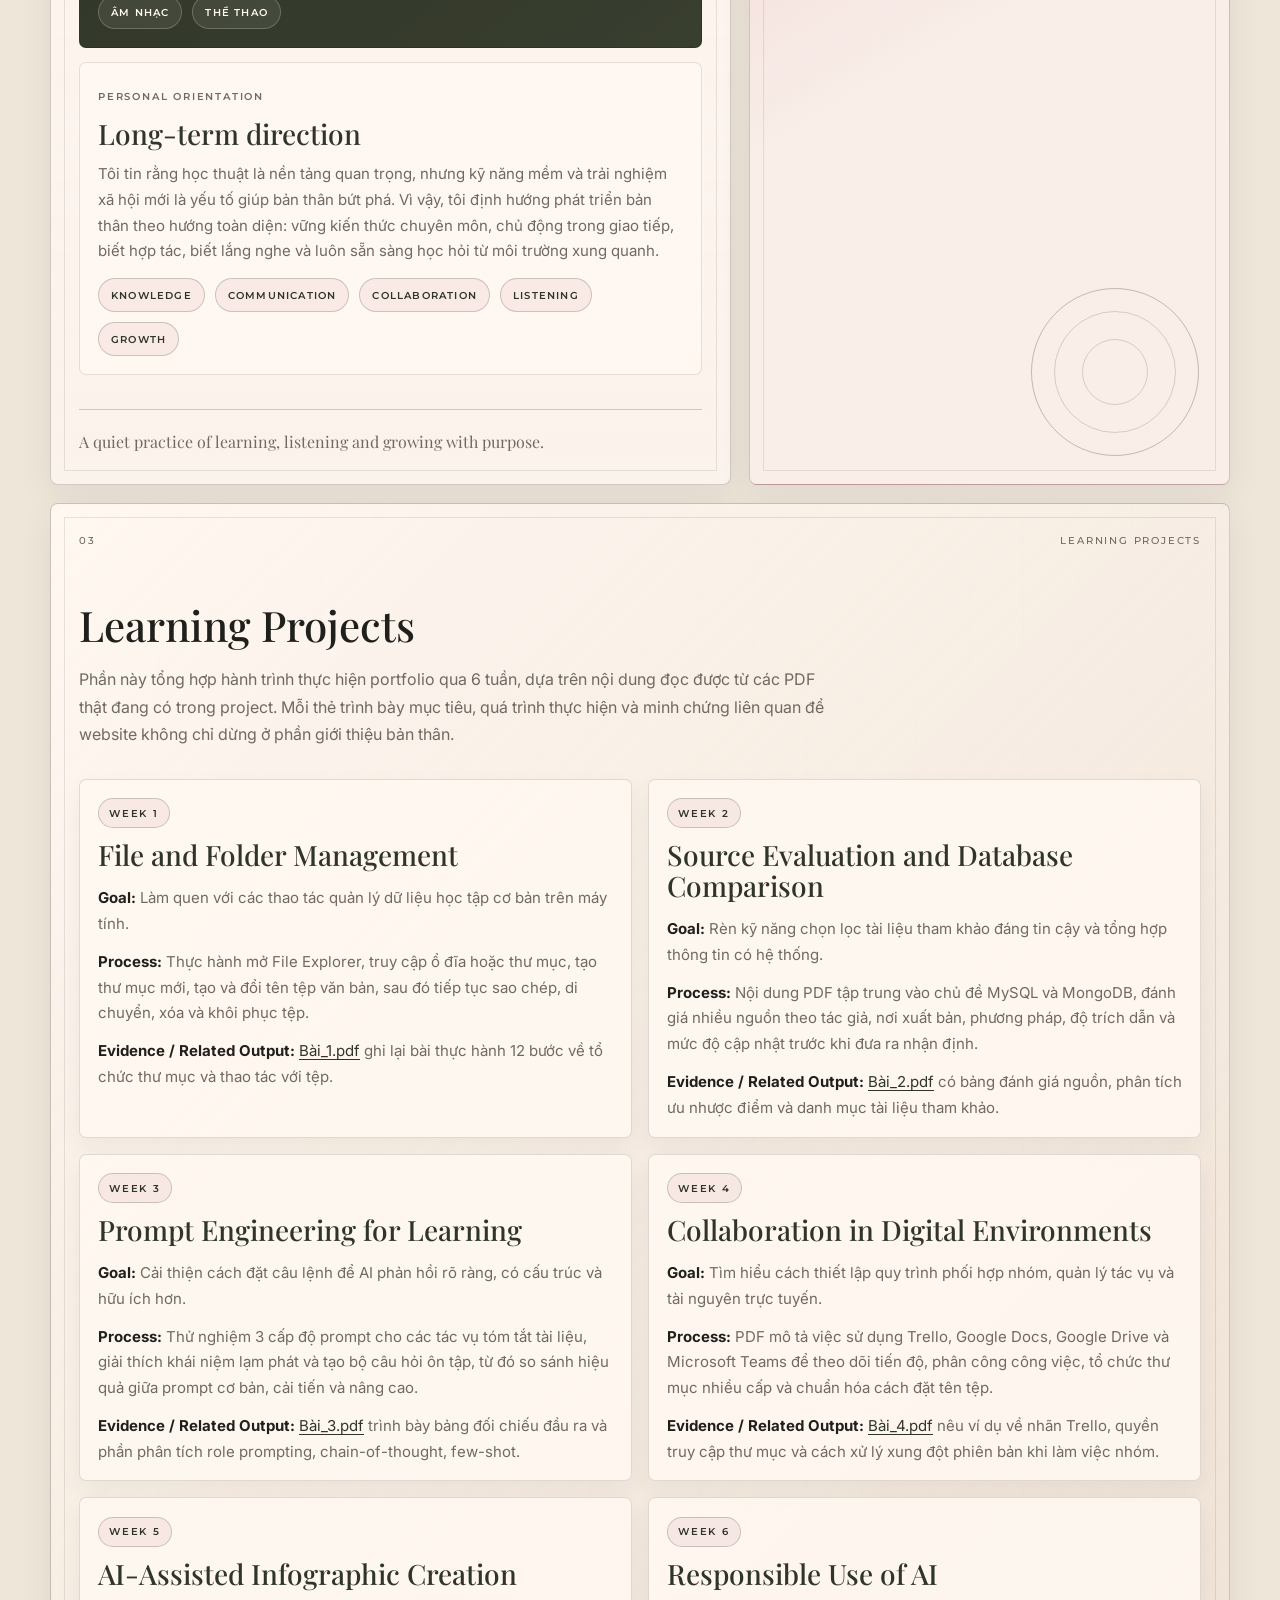
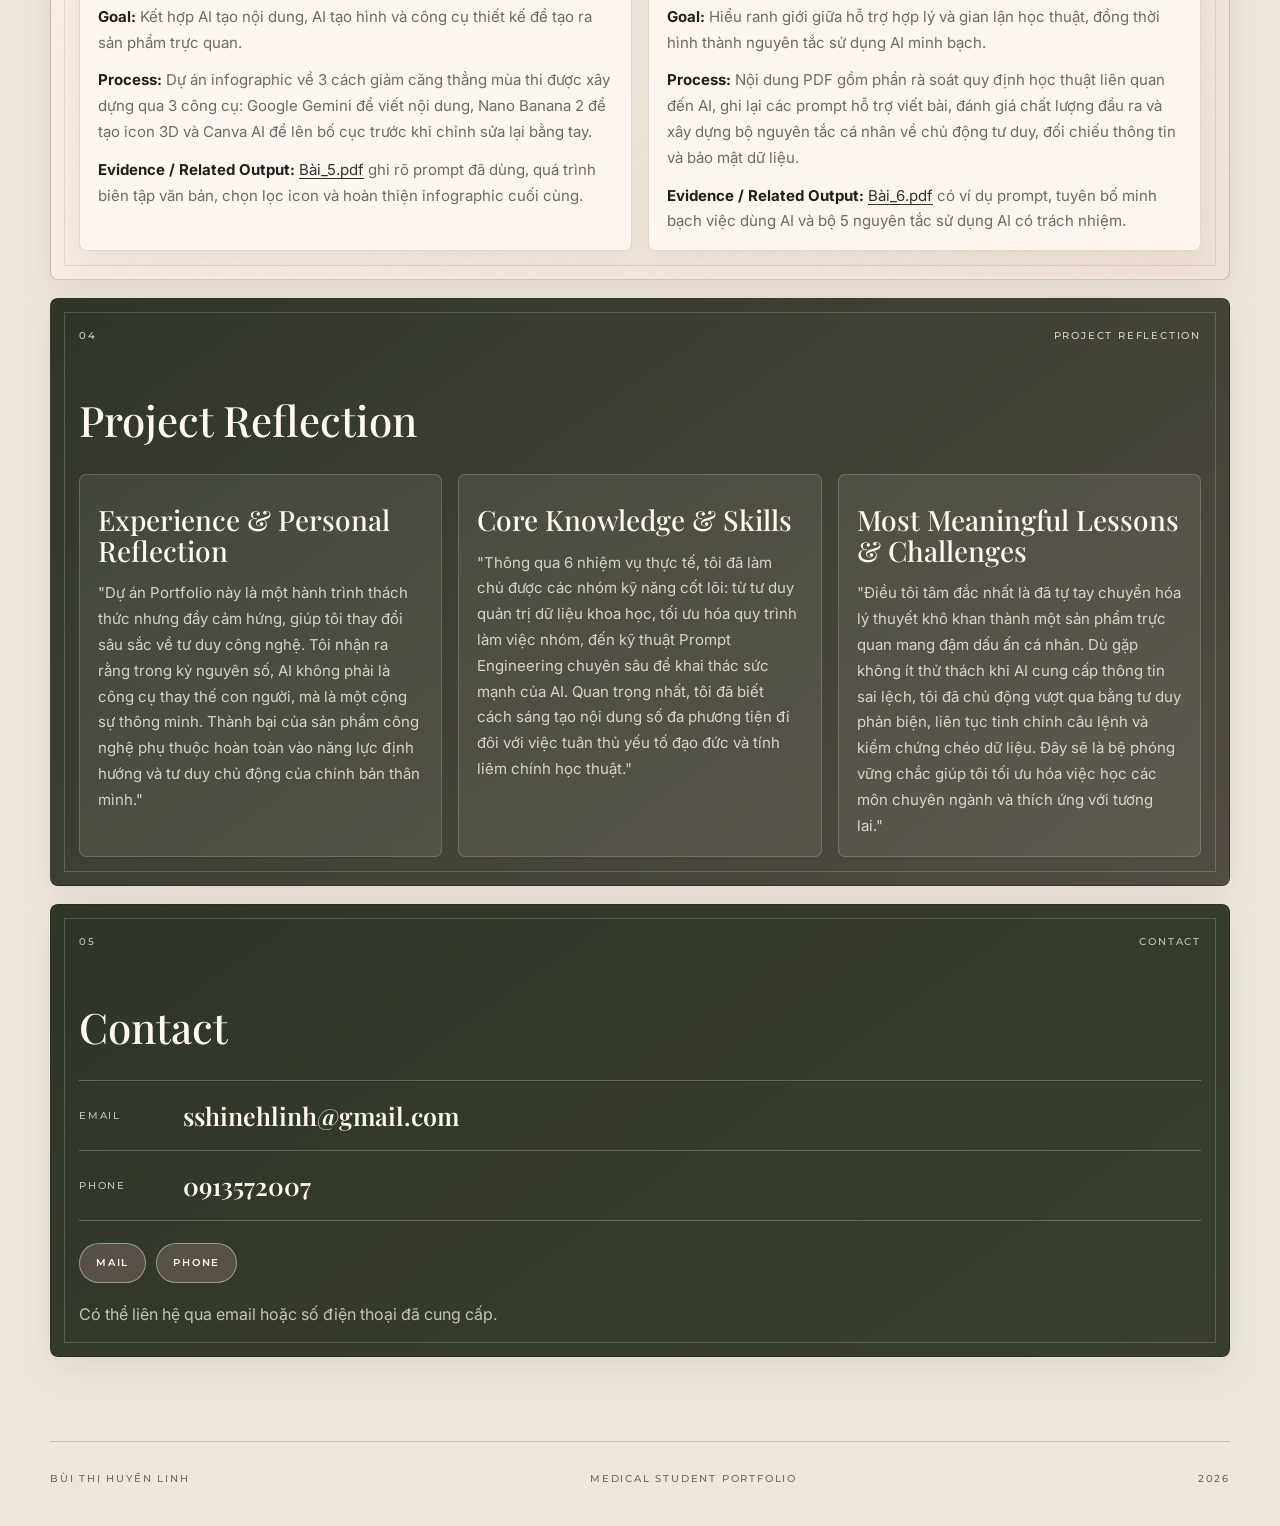
==== commit 75bd50ed: "Simplify layout and merge profile sections" ====
--- a/index.html
+++ b/index.html
@@ -20,13 +20,9 @@
       <span></span>
     </button>
     <nav class="site-nav" id="siteNav" aria-label="Điều hướng chính">
-      <a href="#contents">Contents</a>
       <a href="#about">About</a>
-      <a href="#goals">Goals</a>
-      <a href="#interests">Interests</a>
-      <a href="#orientation">Orientation</a>
-      <a href="#projects">Dự án</a>
-      <a href="#summary">Tổng kết</a>
+      <a href="#projects">Projects</a>
+      <a href="#summary">Reflection</a>
       <a href="#contact">Contact</a>
     </nav>
   </header>
@@ -68,68 +64,47 @@
       </div>
     </section>
 
-    <section class="section-shell contents-section reveal" id="contents" aria-labelledby="contentsTitle">
-      <div class="section-heading">
-        <span class="section-number">00</span>
-        <div>
-          <p class="eyebrow">Contents</p>
-          <h2 id="contentsTitle">Portfolio Index</h2>
-        </div>
-      </div>
-      <div class="contents-list">
-        <a class="content-row" href="#about">
-          <span>01</span>
-          <strong>About Me</strong>
-          <small>Hành trình học Y và tinh thần hoàn thiện bản thân</small>
-          <i aria-hidden="true">→</i>
-        </a>
-        <a class="content-row" href="#goals">
-          <span>02</span>
-          <strong>Academic Goals</strong>
-          <small>GPA, chứng chỉ bổ trợ và năng lực ngoại ngữ</small>
-          <i aria-hidden="true">→</i>
-        </a>
-        <a class="content-row" href="#interests">
-          <span>03</span>
-          <strong>My Interests</strong>
-          <small>Âm nhạc và thể thao trong đời sống học tập</small>
-          <i aria-hidden="true">→</i>
-        </a>
-        <a class="content-row" href="#orientation">
-          <span>04</span>
-          <strong>Personal Orientation</strong>
-          <small>Học thuật, kỹ năng mềm và trải nghiệm xã hội</small>
-          <i aria-hidden="true">→</i>
-        </a>
-        <a class="content-row" href="#projects">
-          <span>05</span>
-          <strong>Dự án học tập</strong>
-          <small>Quá trình thực hiện portfolio qua 6 tuần và minh chứng PDF</small>
-          <i aria-hidden="true">→</i>
-        </a>
-        <a class="content-row" href="#summary">
-          <span>06</span>
-          <strong>Tổng kết dự án</strong>
-          <small>Trải nghiệm, kỹ năng cốt lõi và điều tâm đắc sau hành trình thực hiện</small>
-          <i aria-hidden="true">→</i>
-        </a>
-        <a class="content-row" href="#contact">
-          <span>07</span>
-          <strong>Contact</strong>
-          <small>Email và số điện thoại liên hệ</small>
-          <i aria-hidden="true">→</i>
-        </a>
-      </div>
-    </section>
-
     <section class="section-shell portfolio-grid" aria-label="Nội dung portfolio">
       <article class="poster-card span-7 reveal" id="about">
         <div class="card-meta">
           <span>01</span>
-          <span>About Me</span>
-        </div>
-        <h2>About Me</h2>
+          <span>About</span>
+        </div>
+        <h2>About</h2>
         <p>Tôi là Bùi Thị Huyền Linh, sinh viên ngành Y Khoa tại Trường Đại học Y Dược - Đại học Quốc gia Hà Nội. Với tinh thần học tập nghiêm túc và mong muốn không ngừng hoàn thiện bản thân, tôi xem hành trình học Y không chỉ là quá trình tiếp thu kiến thức chuyên môn mà còn là cơ hội rèn luyện sự kiên trì, trách nhiệm và lòng thấu cảm.</p>
+        <div class="about-stack">
+          <article class="about-detail">
+            <span>Academic Goals</span>
+            <h3>Focused learning</h3>
+            <p>Mục tiêu học tập của tôi là tối ưu hóa điểm số để đạt GPA cao, đồng thời tích cực hoàn thiện các chứng chỉ kỹ năng bổ trợ. Bên cạnh kiến thức chuyên ngành, tôi cũng chú trọng nâng cao năng lực ngoại ngữ để mở rộng khả năng tiếp cận tài liệu quốc tế và chuẩn bị tốt hơn cho con đường học tập lâu dài trong lĩnh vực y khoa.</p>
+            <div class="about-tags" aria-label="Academic goals">
+              <span>GPA</span>
+              <span>Skills</span>
+              <span>Language</span>
+            </div>
+          </article>
+          <article class="about-detail about-detail-dark">
+            <span>Interests</span>
+            <h3>Balance and discipline</h3>
+            <p>Ngoài học tập, tôi yêu thích âm nhạc và thể thao. Âm nhạc giúp tôi cân bằng cảm xúc, thư giãn sau những giờ học căng thẳng, còn thể thao giúp tôi duy trì sức khỏe, rèn luyện tính kỷ luật và tinh thần bền bỉ.</p>
+            <div class="about-tags" aria-label="Interests">
+              <span>Âm nhạc</span>
+              <span>Thể thao</span>
+            </div>
+          </article>
+          <article class="about-detail">
+            <span>Personal Orientation</span>
+            <h3>Long-term direction</h3>
+            <p>Tôi tin rằng học thuật là nền tảng quan trọng, nhưng kỹ năng mềm và trải nghiệm xã hội mới là yếu tố giúp bản thân bứt phá. Vì vậy, tôi định hướng phát triển bản thân theo hướng toàn diện: vững kiến thức chuyên môn, chủ động trong giao tiếp, biết hợp tác, biết lắng nghe và luôn sẵn sàng học hỏi từ môi trường xung quanh.</p>
+            <div class="about-tags" aria-label="Personal orientation">
+              <span>Knowledge</span>
+              <span>Communication</span>
+              <span>Collaboration</span>
+              <span>Listening</span>
+              <span>Growth</span>
+            </div>
+          </article>
+        </div>
         <div class="fine-line"></div>
         <p class="soft-note">A quiet practice of learning, listening and growing with purpose.</p>
       </article>
@@ -144,150 +119,101 @@
         <p class="mission-text">Giữ nền tảng học thuật vững chắc, rèn kỹ năng mềm mỗi ngày và nuôi dưỡng sự thấu cảm trong từng lựa chọn học tập.</p>
       </article>
 
-      <article class="poster-card span-8 reveal" id="goals">
+      <article class="poster-card span-12 projects-card reveal" id="projects">
         <div class="card-meta">
           <span>03</span>
-          <span>Academic Goals</span>
-        </div>
-        <h2>Academic Goals</h2>
-        <p>Mục tiêu học tập của tôi là tối ưu hóa điểm số để đạt GPA cao, đồng thời tích cực hoàn thiện các chứng chỉ kỹ năng bổ trợ. Bên cạnh kiến thức chuyên ngành, tôi cũng chú trọng nâng cao năng lực ngoại ngữ để mở rộng khả năng tiếp cận tài liệu quốc tế và chuẩn bị tốt hơn cho con đường học tập lâu dài trong lĩnh vực y khoa.</p>
-        <ul class="goal-list" aria-label="Các trọng tâm học tập">
-          <li><span>GPA</span><strong>Tối ưu hóa điểm số</strong></li>
-          <li><span>Skills</span><strong>Hoàn thiện chứng chỉ bổ trợ</strong></li>
-          <li><span>Language</span><strong>Nâng cao năng lực ngoại ngữ</strong></li>
-        </ul>
-      </article>
-
-      <article class="poster-card span-4 interests-card reveal" id="interests">
-        <div class="card-meta">
-          <span>04</span>
-          <span>My Interests</span>
-        </div>
-        <h2>My Interests</h2>
-        <p>Ngoài học tập, tôi yêu thích âm nhạc và thể thao. Âm nhạc giúp tôi cân bằng cảm xúc, thư giãn sau những giờ học căng thẳng, còn thể thao giúp tôi duy trì sức khỏe, rèn luyện tính kỷ luật và tinh thần bền bỉ.</p>
-        <div class="interest-lines">
-          <div class="interest-line">
-            <span class="music-mark" aria-hidden="true"></span>
-            <strong>Âm nhạc</strong>
-          </div>
-          <div class="interest-line">
-            <span class="sport-mark" aria-hidden="true"></span>
-            <strong>Thể thao</strong>
-          </div>
-        </div>
-      </article>
-
-      <article class="poster-card span-7 orientation-card reveal" id="orientation">
-        <div class="card-meta">
-          <span>05</span>
-          <span>Personal Orientation</span>
-        </div>
-        <h2>Personal Orientation</h2>
-        <p>Tôi tin rằng học thuật là nền tảng quan trọng, nhưng kỹ năng mềm và trải nghiệm xã hội mới là yếu tố giúp bản thân bứt phá. Vì vậy, tôi định hướng phát triển bản thân theo hướng toàn diện: vững kiến thức chuyên môn, chủ động trong giao tiếp, biết hợp tác, biết lắng nghe và luôn sẵn sàng học hỏi từ môi trường xung quanh.</p>
-        <div class="orientation-tags" aria-label="Định hướng phát triển">
-          <span>Kiến thức chuyên môn</span>
-          <span>Giao tiếp</span>
-          <span>Hợp tác</span>
-          <span>Lắng nghe</span>
-          <span>Học hỏi</span>
-        </div>
-      </article>
-
-      <article class="poster-card span-12 projects-card reveal" id="projects">
-        <div class="card-meta">
-          <span>06</span>
-          <span>Dự án học tập</span>
-        </div>
-        <h2>Dự án học tập</h2>
+          <span>Learning Projects</span>
+        </div>
+        <h2>Learning Projects</h2>
         <p>Phần này tổng hợp hành trình thực hiện portfolio qua 6 tuần, dựa trên nội dung đọc được từ các PDF thật đang có trong project. Mỗi thẻ trình bày mục tiêu, quá trình thực hiện và minh chứng liên quan để website không chỉ dừng ở phần giới thiệu bản thân.</p>
         <div class="project-grid">
           <article class="project-week">
             <div class="project-week-head">
-              <span>Tuần 1</span>
-              <h3>Quản lý tệp và thư mục</h3>
-            </div>
-            <p><strong>Mục tiêu:</strong> Làm quen với các thao tác quản lý dữ liệu học tập cơ bản trên máy tính.</p>
-            <p><strong>Tóm tắt quá trình thực hiện:</strong> Thực hành mở File Explorer, truy cập ổ đĩa hoặc thư mục, tạo thư mục mới, tạo và đổi tên tệp văn bản, sau đó tiếp tục sao chép, di chuyển, xóa và khôi phục tệp.</p>
-            <p><strong>Minh chứng / sản phẩm liên quan:</strong> <a href="documents/Bài_1.pdf" target="_blank" rel="noopener">Bài_1.pdf</a> ghi lại bài thực hành 12 bước về tổ chức thư mục và thao tác với tệp.</p>
-          </article>
-
-          <article class="project-week">
-            <div class="project-week-head">
-              <span>Tuần 2</span>
-              <h3>Đánh giá nguồn tin và so sánh cơ sở dữ liệu</h3>
-            </div>
-            <p><strong>Mục tiêu:</strong> Rèn kỹ năng chọn lọc tài liệu tham khảo đáng tin cậy và tổng hợp thông tin có hệ thống.</p>
-            <p><strong>Tóm tắt quá trình thực hiện:</strong> Nội dung PDF tập trung vào chủ đề MySQL và MongoDB, đánh giá nhiều nguồn theo tác giả, nơi xuất bản, phương pháp, độ trích dẫn và mức độ cập nhật trước khi đưa ra nhận định.</p>
-            <p><strong>Minh chứng / sản phẩm liên quan:</strong> <a href="documents/Bài_2.pdf" target="_blank" rel="noopener">Bài_2.pdf</a> có bảng đánh giá nguồn, phân tích ưu nhược điểm và danh mục tài liệu tham khảo.</p>
-          </article>
-
-          <article class="project-week">
-            <div class="project-week-head">
-              <span>Tuần 3</span>
-              <h3>Prompt Engineering cho học tập</h3>
-            </div>
-            <p><strong>Mục tiêu:</strong> Cải thiện cách đặt câu lệnh để AI phản hồi rõ ràng, có cấu trúc và hữu ích hơn.</p>
-            <p><strong>Tóm tắt quá trình thực hiện:</strong> Thử nghiệm 3 cấp độ prompt cho các tác vụ tóm tắt tài liệu, giải thích khái niệm lạm phát và tạo bộ câu hỏi ôn tập, từ đó so sánh hiệu quả giữa prompt cơ bản, cải tiến và nâng cao.</p>
-            <p><strong>Minh chứng / sản phẩm liên quan:</strong> <a href="documents/Bài_3.pdf" target="_blank" rel="noopener">Bài_3.pdf</a> trình bày bảng đối chiếu đầu ra và phần phân tích role prompting, chain-of-thought, few-shot.</p>
-          </article>
-
-          <article class="project-week">
-            <div class="project-week-head">
-              <span>Tuần 4</span>
-              <h3>Hợp tác trong môi trường số</h3>
-            </div>
-            <p><strong>Mục tiêu:</strong> Tìm hiểu cách thiết lập quy trình phối hợp nhóm, quản lý tác vụ và tài nguyên trực tuyến.</p>
-            <p><strong>Tóm tắt quá trình thực hiện:</strong> PDF mô tả việc sử dụng Trello, Google Docs, Google Drive và Microsoft Teams để theo dõi tiến độ, phân công công việc, tổ chức thư mục nhiều cấp và chuẩn hóa cách đặt tên tệp.</p>
-            <p><strong>Minh chứng / sản phẩm liên quan:</strong> <a href="documents/Bài_4.pdf" target="_blank" rel="noopener">Bài_4.pdf</a> nêu ví dụ về nhãn Trello, quyền truy cập thư mục và cách xử lý xung đột phiên bản khi làm việc nhóm.</p>
-          </article>
-
-          <article class="project-week">
-            <div class="project-week-head">
-              <span>Tuần 5</span>
-              <h3>Sáng tạo infographic với AI</h3>
-            </div>
-            <p><strong>Mục tiêu:</strong> Kết hợp AI tạo nội dung, AI tạo hình và công cụ thiết kế để tạo ra sản phẩm trực quan.</p>
-            <p><strong>Tóm tắt quá trình thực hiện:</strong> Dự án infographic về 3 cách giảm căng thẳng mùa thi được xây dựng qua 3 công cụ: Google Gemini để viết nội dung, Nano Banana 2 để tạo icon 3D và Canva AI để lên bố cục trước khi chỉnh sửa lại bằng tay.</p>
-            <p><strong>Minh chứng / sản phẩm liên quan:</strong> <a href="documents/Bài_5.pdf" target="_blank" rel="noopener">Bài_5.pdf</a> ghi rõ prompt đã dùng, quá trình biên tập văn bản, chọn lọc icon và hoàn thiện infographic cuối cùng.</p>
-          </article>
-
-          <article class="project-week">
-            <div class="project-week-head">
-              <span>Tuần 6</span>
-              <h3>Sử dụng AI có trách nhiệm</h3>
-            </div>
-            <p><strong>Mục tiêu:</strong> Hiểu ranh giới giữa hỗ trợ hợp lý và gian lận học thuật, đồng thời hình thành nguyên tắc sử dụng AI minh bạch.</p>
-            <p><strong>Tóm tắt quá trình thực hiện:</strong> Nội dung PDF gồm phần rà soát quy định học thuật liên quan đến AI, ghi lại các prompt hỗ trợ viết bài, đánh giá chất lượng đầu ra và xây dựng bộ nguyên tắc cá nhân về chủ động tư duy, đối chiếu thông tin và bảo mật dữ liệu.</p>
-            <p><strong>Minh chứng / sản phẩm liên quan:</strong> <a href="documents/Bài_6.pdf" target="_blank" rel="noopener">Bài_6.pdf</a> có ví dụ prompt, tuyên bố minh bạch việc dùng AI và bộ 5 nguyên tắc sử dụng AI có trách nhiệm.</p>
+              <span>Week 1</span>
+              <h3>File and Folder Management</h3>
+            </div>
+            <p><strong>Goal:</strong> Làm quen với các thao tác quản lý dữ liệu học tập cơ bản trên máy tính.</p>
+            <p><strong>Process:</strong> Thực hành mở File Explorer, truy cập ổ đĩa hoặc thư mục, tạo thư mục mới, tạo và đổi tên tệp văn bản, sau đó tiếp tục sao chép, di chuyển, xóa và khôi phục tệp.</p>
+            <p><strong>Evidence / Related Output:</strong> <a href="documents/Bài_1.pdf" target="_blank" rel="noopener">Bài_1.pdf</a> ghi lại bài thực hành 12 bước về tổ chức thư mục và thao tác với tệp.</p>
+          </article>
+
+          <article class="project-week">
+            <div class="project-week-head">
+              <span>Week 2</span>
+              <h3>Source Evaluation and Database Comparison</h3>
+            </div>
+            <p><strong>Goal:</strong> Rèn kỹ năng chọn lọc tài liệu tham khảo đáng tin cậy và tổng hợp thông tin có hệ thống.</p>
+            <p><strong>Process:</strong> Nội dung PDF tập trung vào chủ đề MySQL và MongoDB, đánh giá nhiều nguồn theo tác giả, nơi xuất bản, phương pháp, độ trích dẫn và mức độ cập nhật trước khi đưa ra nhận định.</p>
+            <p><strong>Evidence / Related Output:</strong> <a href="documents/Bài_2.pdf" target="_blank" rel="noopener">Bài_2.pdf</a> có bảng đánh giá nguồn, phân tích ưu nhược điểm và danh mục tài liệu tham khảo.</p>
+          </article>
+
+          <article class="project-week">
+            <div class="project-week-head">
+              <span>Week 3</span>
+              <h3>Prompt Engineering for Learning</h3>
+            </div>
+            <p><strong>Goal:</strong> Cải thiện cách đặt câu lệnh để AI phản hồi rõ ràng, có cấu trúc và hữu ích hơn.</p>
+            <p><strong>Process:</strong> Thử nghiệm 3 cấp độ prompt cho các tác vụ tóm tắt tài liệu, giải thích khái niệm lạm phát và tạo bộ câu hỏi ôn tập, từ đó so sánh hiệu quả giữa prompt cơ bản, cải tiến và nâng cao.</p>
+            <p><strong>Evidence / Related Output:</strong> <a href="documents/Bài_3.pdf" target="_blank" rel="noopener">Bài_3.pdf</a> trình bày bảng đối chiếu đầu ra và phần phân tích role prompting, chain-of-thought, few-shot.</p>
+          </article>
+
+          <article class="project-week">
+            <div class="project-week-head">
+              <span>Week 4</span>
+              <h3>Collaboration in Digital Environments</h3>
+            </div>
+            <p><strong>Goal:</strong> Tìm hiểu cách thiết lập quy trình phối hợp nhóm, quản lý tác vụ và tài nguyên trực tuyến.</p>
+            <p><strong>Process:</strong> PDF mô tả việc sử dụng Trello, Google Docs, Google Drive và Microsoft Teams để theo dõi tiến độ, phân công công việc, tổ chức thư mục nhiều cấp và chuẩn hóa cách đặt tên tệp.</p>
+            <p><strong>Evidence / Related Output:</strong> <a href="documents/Bài_4.pdf" target="_blank" rel="noopener">Bài_4.pdf</a> nêu ví dụ về nhãn Trello, quyền truy cập thư mục và cách xử lý xung đột phiên bản khi làm việc nhóm.</p>
+          </article>
+
+          <article class="project-week">
+            <div class="project-week-head">
+              <span>Week 5</span>
+              <h3>AI-Assisted Infographic Creation</h3>
+            </div>
+            <p><strong>Goal:</strong> Kết hợp AI tạo nội dung, AI tạo hình và công cụ thiết kế để tạo ra sản phẩm trực quan.</p>
+            <p><strong>Process:</strong> Dự án infographic về 3 cách giảm căng thẳng mùa thi được xây dựng qua 3 công cụ: Google Gemini để viết nội dung, Nano Banana 2 để tạo icon 3D và Canva AI để lên bố cục trước khi chỉnh sửa lại bằng tay.</p>
+            <p><strong>Evidence / Related Output:</strong> <a href="documents/Bài_5.pdf" target="_blank" rel="noopener">Bài_5.pdf</a> ghi rõ prompt đã dùng, quá trình biên tập văn bản, chọn lọc icon và hoàn thiện infographic cuối cùng.</p>
+          </article>
+
+          <article class="project-week">
+            <div class="project-week-head">
+              <span>Week 6</span>
+              <h3>Responsible Use of AI</h3>
+            </div>
+            <p><strong>Goal:</strong> Hiểu ranh giới giữa hỗ trợ hợp lý và gian lận học thuật, đồng thời hình thành nguyên tắc sử dụng AI minh bạch.</p>
+            <p><strong>Process:</strong> Nội dung PDF gồm phần rà soát quy định học thuật liên quan đến AI, ghi lại các prompt hỗ trợ viết bài, đánh giá chất lượng đầu ra và xây dựng bộ nguyên tắc cá nhân về chủ động tư duy, đối chiếu thông tin và bảo mật dữ liệu.</p>
+            <p><strong>Evidence / Related Output:</strong> <a href="documents/Bài_6.pdf" target="_blank" rel="noopener">Bài_6.pdf</a> có ví dụ prompt, tuyên bố minh bạch việc dùng AI và bộ 5 nguyên tắc sử dụng AI có trách nhiệm.</p>
           </article>
         </div>
       </article>
 
       <article class="poster-card span-12 summary-card reveal" id="summary">
         <div class="card-meta">
-          <span>07</span>
-          <span>Tổng kết dự án</span>
-        </div>
-        <h2>Tổng kết / Cảm nhận dự án</h2>
+          <span>04</span>
+          <span>Project Reflection</span>
+        </div>
+        <h2>Project Reflection</h2>
         <div class="summary-grid">
           <article class="summary-block">
-            <h3>Trải nghiệm &amp; cảm nhận cá nhân</h3>
+            <h3>Experience &amp; Personal Reflection</h3>
             <p>"Dự án Portfolio này là một hành trình thách thức nhưng đầy cảm hứng, giúp tôi thay đổi sâu sắc về tư duy công nghệ. Tôi nhận ra rằng trong kỷ nguyên số, AI không phải là công cụ thay thế con người, mà là một cộng sự thông minh. Thành bại của sản phẩm công nghệ phụ thuộc hoàn toàn vào năng lực định hướng và tư duy chủ động của chính bản thân mình."</p>
           </article>
           <article class="summary-block">
-            <h3>Kiến thức &amp; kỹ năng cốt lõi</h3>
+            <h3>Core Knowledge &amp; Skills</h3>
             <p>"Thông qua 6 nhiệm vụ thực tế, tôi đã làm chủ được các nhóm kỹ năng cốt lõi: từ tư duy quản trị dữ liệu khoa học, tối ưu hóa quy trình làm việc nhóm, đến kỹ thuật Prompt Engineering chuyên sâu để khai thác sức mạnh của AI. Quan trọng nhất, tôi đã biết cách sáng tạo nội dung số đa phương tiện đi đôi với việc tuân thủ yếu tố đạo đức và tính liêm chính học thuật."</p>
           </article>
           <article class="summary-block">
-            <h3>Điều tâm đắc &amp; thách thức</h3>
+            <h3>Most Meaningful Lessons &amp; Challenges</h3>
             <p>"Điều tôi tâm đắc nhất là đã tự tay chuyển hóa lý thuyết khô khan thành một sản phẩm trực quan mang đậm dấu ấn cá nhân. Dù gặp không ít thử thách khi AI cung cấp thông tin sai lệch, tôi đã chủ động vượt qua bằng tư duy phản biện, liên tục tinh chỉnh câu lệnh và kiểm chứng chéo dữ liệu. Đây sẽ là bệ phóng vững chắc giúp tôi tối ưu hóa việc học các môn chuyên ngành và thích ứng với tương lai."</p>
           </article>
         </div>
       </article>
 
-      <article class="poster-card span-5 contact-card reveal" id="contact">
-        <div class="card-meta">
-          <span>08</span>
+      <article class="poster-card span-12 contact-card reveal" id="contact">
+        <div class="card-meta">
+          <span>05</span>
           <span>Contact</span>
         </div>
         <h2>Contact</h2>
--- a/style.css
+++ b/style.css
@@ -538,6 +538,89 @@
   font-size: 16px;
 }
 
+.about-stack {
+  position: relative;
+  z-index: 1;
+  display: grid;
+  gap: 14px;
+  margin-top: 28px;
+}
+
+.about-detail {
+  padding: 18px;
+  border: 1px solid rgba(0, 0, 0, 0.1);
+  border-radius: 7px;
+  background: rgba(255, 248, 241, 0.9);
+}
+
+.about-detail > span {
+  display: inline-flex;
+  color: var(--muted);
+  font-family: "Montserrat", Arial, sans-serif;
+  font-size: 10px;
+  font-weight: 600;
+  letter-spacing: 0.18em;
+  text-transform: uppercase;
+}
+
+.about-detail h3 {
+  margin: 10px 0 0;
+  font-family: "Playfair Display", "Cormorant Garamond", Georgia, serif;
+  font-size: 28px;
+  font-weight: 500;
+  line-height: 1.08;
+  color: var(--olive);
+}
+
+.about-detail p {
+  margin-top: 12px;
+  font-size: 15px;
+}
+
+.about-detail-dark {
+  background:
+    linear-gradient(145deg, rgba(47, 53, 41, 0.95), rgba(58, 64, 47, 0.88)),
+    var(--olive);
+}
+
+.about-detail-dark > span,
+.about-detail-dark p {
+  color: rgba(255, 248, 241, 0.78);
+}
+
+.about-detail-dark h3 {
+  color: var(--paper);
+}
+
+.about-tags {
+  display: flex;
+  flex-wrap: wrap;
+  gap: 10px;
+  margin-top: 14px;
+}
+
+.about-tags span {
+  display: inline-flex;
+  min-height: 34px;
+  align-items: center;
+  padding: 6px 12px;
+  border: 1px solid var(--border);
+  border-radius: 999px;
+  color: var(--olive);
+  font-family: "Montserrat", Arial, sans-serif;
+  font-size: 10px;
+  font-weight: 600;
+  letter-spacing: 0.12em;
+  text-transform: uppercase;
+  background: rgba(217, 167, 176, 0.16);
+}
+
+.about-detail-dark .about-tags span {
+  border-color: rgba(255, 248, 241, 0.22);
+  color: var(--paper);
+  background: rgba(255, 248, 241, 0.08);
+}
+
 .fine-line {
   width: 100%;
   height: 1px;
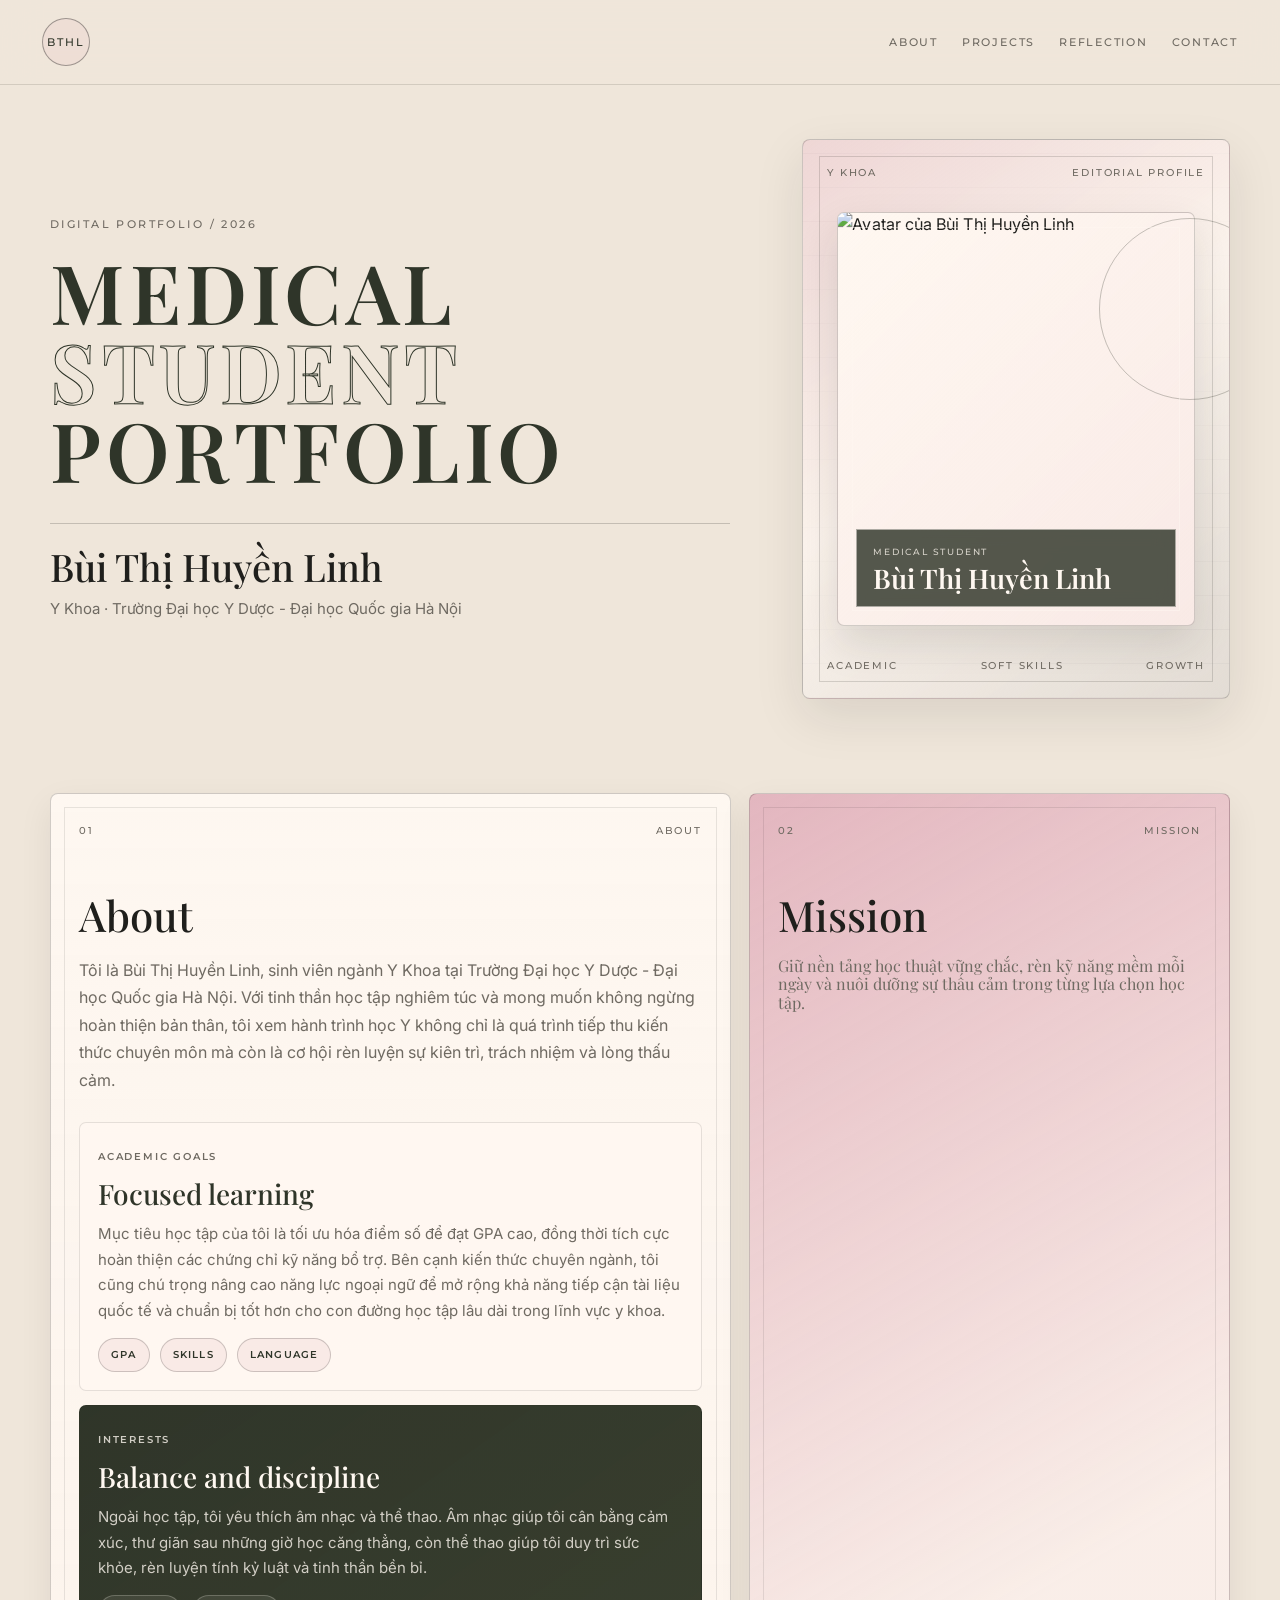
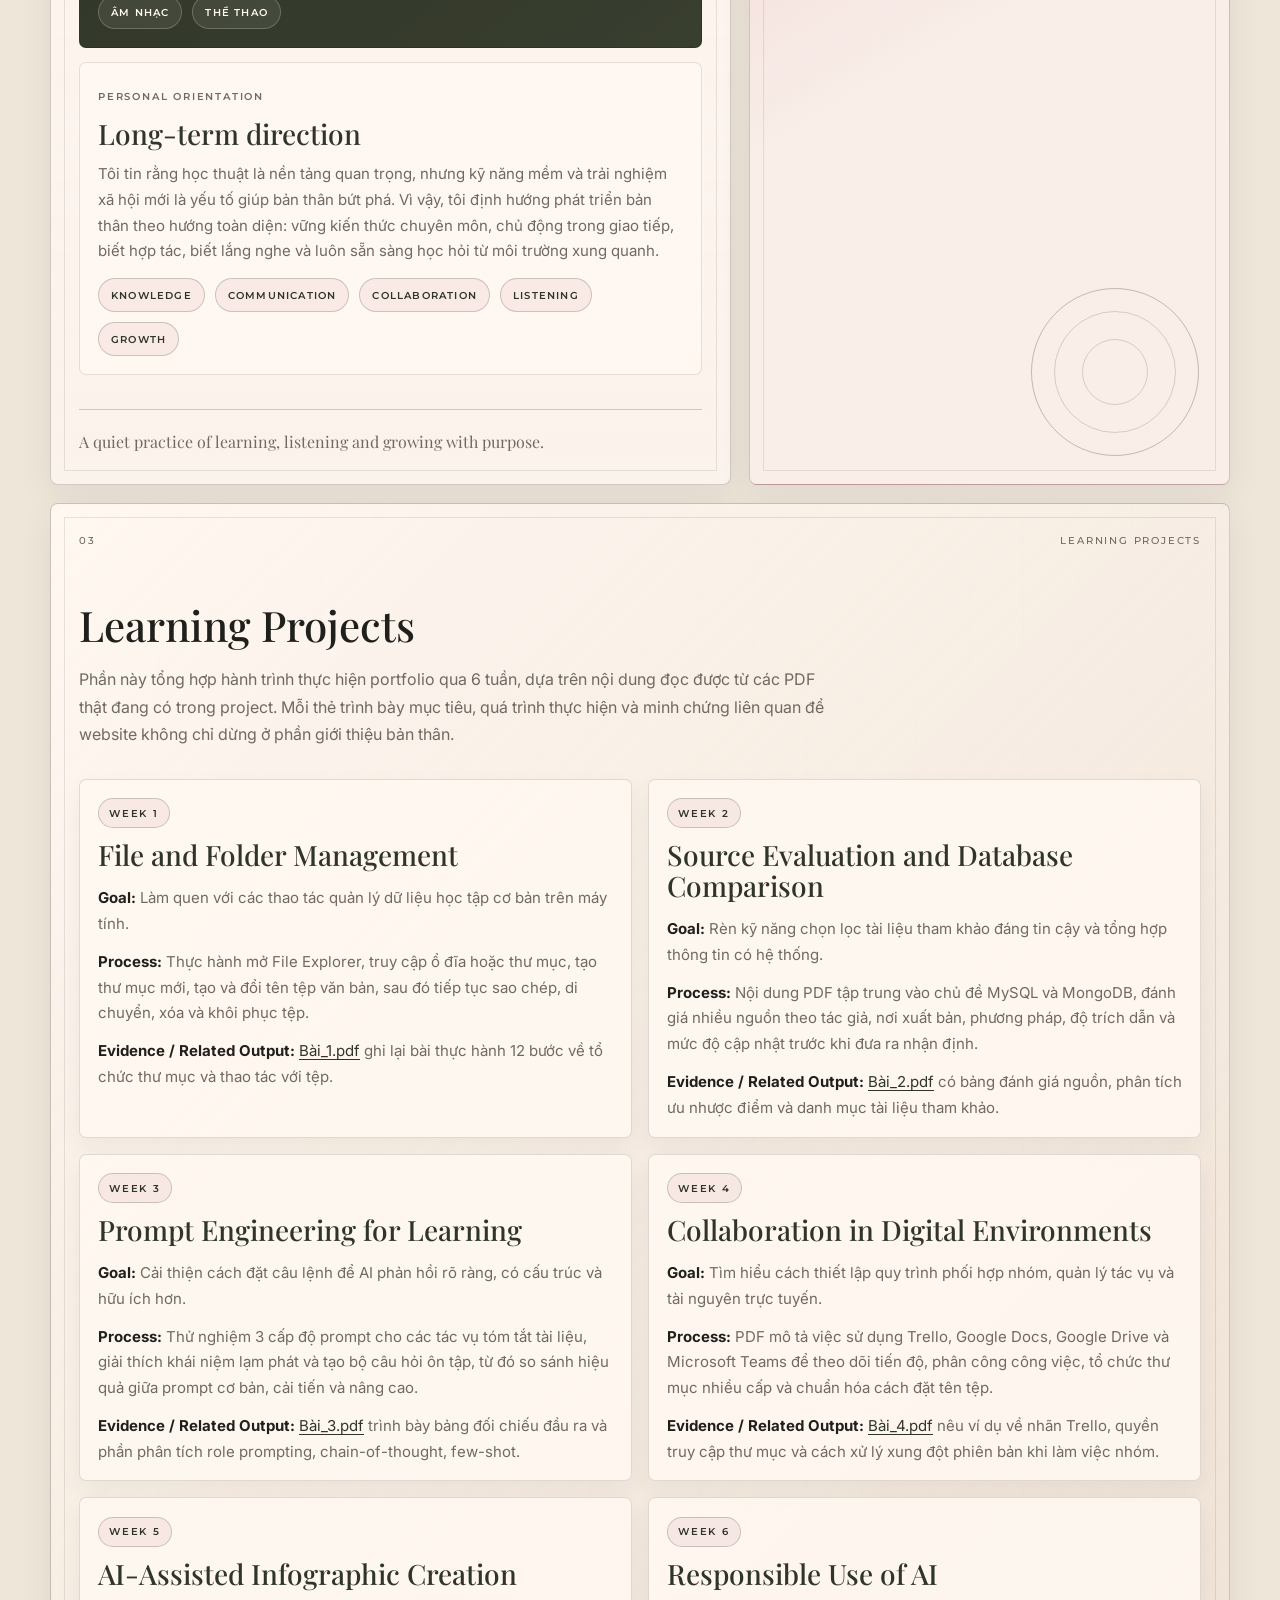
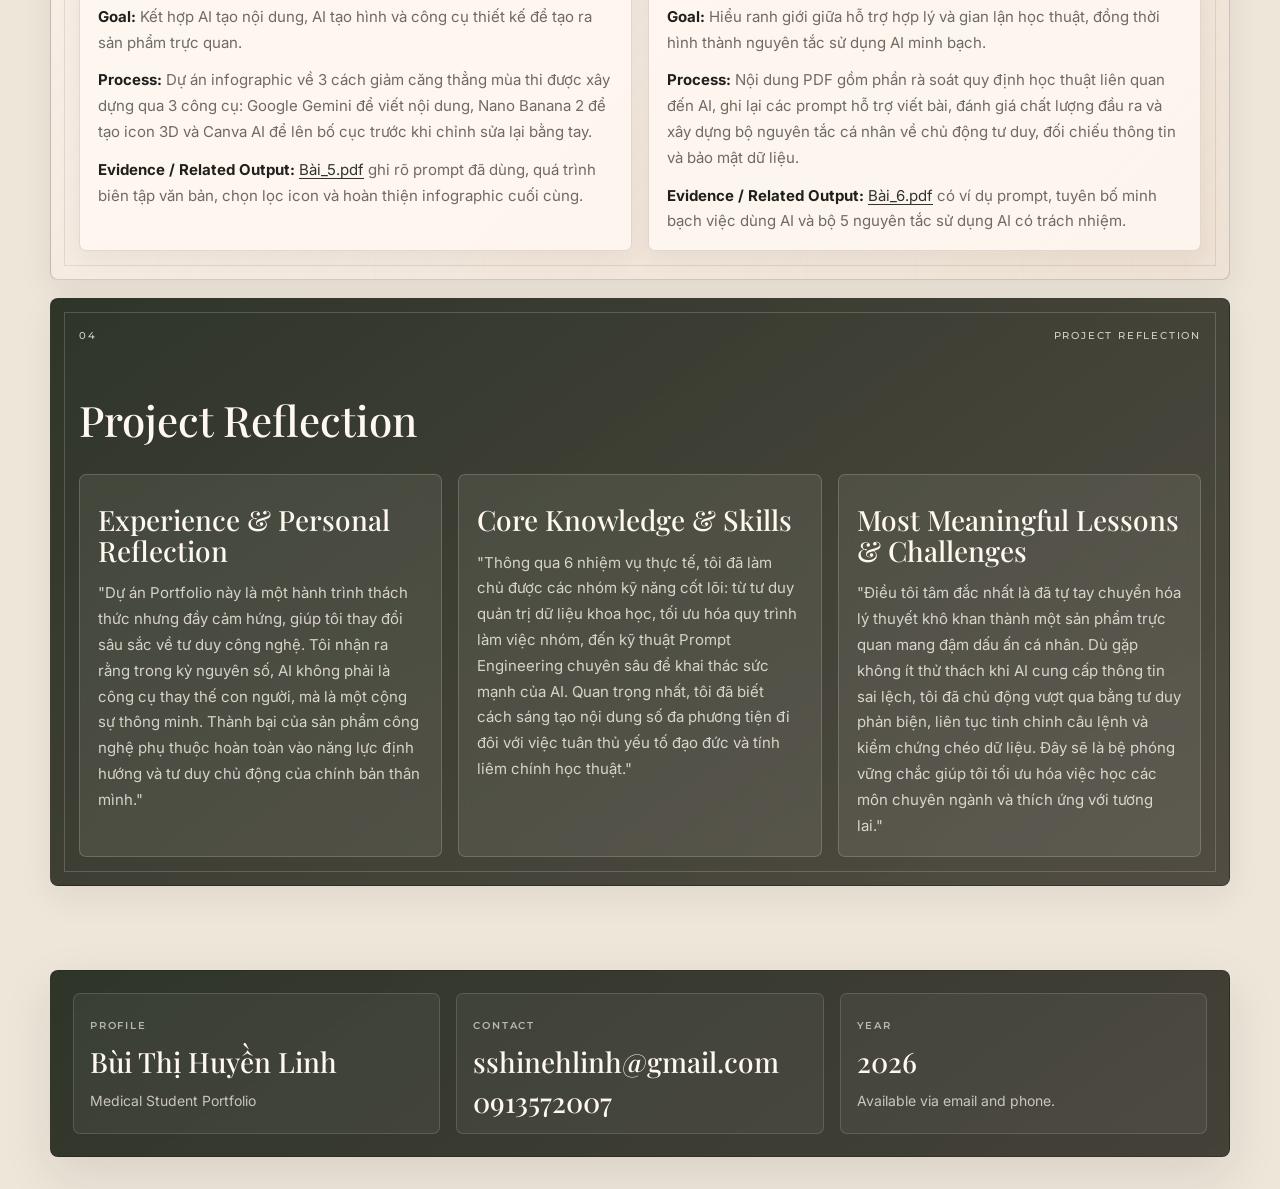
==== commit 8103a32e: "Move contact section into footer" ====
--- a/index.html
+++ b/index.html
@@ -210,36 +210,25 @@
           </article>
         </div>
       </article>
-
-      <article class="poster-card span-12 contact-card reveal" id="contact">
-        <div class="card-meta">
-          <span>05</span>
-          <span>Contact</span>
-        </div>
-        <h2>Contact</h2>
-        <div class="contact-list">
-          <div>
-            <span>Email</span>
-            <strong><a href="mailto:sshinehlinh@gmail.com">sshinehlinh@gmail.com</a></strong>
-          </div>
-          <div>
-            <span>Phone</span>
-            <strong><a href="tel:0913572007">0913572007</a></strong>
-          </div>
-        </div>
-        <div class="contact-actions" aria-label="Nút liên hệ">
-          <a href="mailto:sshinehlinh@gmail.com">Mail</a>
-          <a href="tel:0913572007">Phone</a>
-        </div>
-        <p class="contact-note">Có thể liên hệ qua email hoặc số điện thoại đã cung cấp.</p>
-      </article>
     </section>
   </main>
 
-  <footer class="site-footer">
-    <span>Bùi Thị Huyền Linh</span>
-    <span>Medical Student Portfolio</span>
-    <span id="year">2026</span>
+  <footer class="site-footer" id="contact">
+    <div class="footer-block footer-brand">
+      <span class="footer-kicker">Profile</span>
+      <strong>Bùi Thị Huyền Linh</strong>
+      <p>Medical Student Portfolio</p>
+    </div>
+    <div class="footer-block footer-contact">
+      <span class="footer-kicker">Contact</span>
+      <a href="mailto:sshinehlinh@gmail.com">sshinehlinh@gmail.com</a>
+      <a href="tel:0913572007">0913572007</a>
+    </div>
+    <div class="footer-block footer-meta">
+      <span class="footer-kicker">Year</span>
+      <strong id="year">2026</strong>
+      <p>Available via email and phone.</p>
+    </div>
   </footer>
 
   <script src="script.js"></script>
--- a/style.css
+++ b/style.css
@@ -1022,18 +1022,61 @@
 
 .site-footer {
   width: min(1180px, calc(100% - 48px));
-  margin: 0 auto;
-  padding: 28px 0 38px;
-  display: flex;
-  justify-content: space-between;
-  gap: 18px;
-  border-top: 1px solid var(--border);
-  color: var(--muted);
+  margin: 0 auto 32px;
+  padding: 22px;
+  display: grid;
+  grid-template-columns: repeat(3, minmax(0, 1fr));
+  gap: 16px;
+  border: 1px solid var(--border);
+  border-radius: 8px;
+  background:
+    linear-gradient(145deg, rgba(47, 53, 41, 0.94), rgba(72, 67, 59, 0.84)),
+    var(--olive);
+  color: rgba(255, 248, 241, 0.8);
+  box-shadow: var(--shadow);
+}
+
+.footer-block {
+  padding: 16px;
+  border: 1px solid rgba(255, 248, 241, 0.14);
+  border-radius: 7px;
+  background: rgba(255, 248, 241, 0.05);
+}
+
+.footer-kicker {
+  display: inline-flex;
+  margin-bottom: 12px;
+  color: rgba(255, 248, 241, 0.64);
   font-family: "Montserrat", Arial, sans-serif;
   font-size: 10px;
-  font-weight: 500;
+  font-weight: 600;
   letter-spacing: 0.18em;
   text-transform: uppercase;
+}
+
+.footer-block strong,
+.footer-contact a {
+  display: block;
+  color: var(--paper);
+  font-family: "Playfair Display", "Cormorant Garamond", Georgia, serif;
+  font-size: 28px;
+  font-weight: 500;
+  line-height: 1.08;
+}
+
+.footer-block p {
+  margin: 12px 0 0;
+  color: rgba(255, 248, 241, 0.72);
+  font-size: 14px;
+  line-height: 1.7;
+}
+
+.footer-contact a + a {
+  margin-top: 10px;
+}
+
+.footer-contact a:hover {
+  color: var(--pink-soft);
 }
 
 .reveal {
@@ -1223,7 +1266,7 @@
   }
 
   .site-footer {
-    flex-direction: column;
+    grid-template-columns: 1fr;
   }
 }
 
@@ -1273,10 +1316,9 @@
     font-size: 15px;
   }
 
-  .contact-list div {
-    grid-template-columns: 1fr;
-    gap: 4px;
-    padding: 12px 0;
+  .footer-block strong,
+  .footer-contact a {
+    font-size: 24px;
   }
 }
 
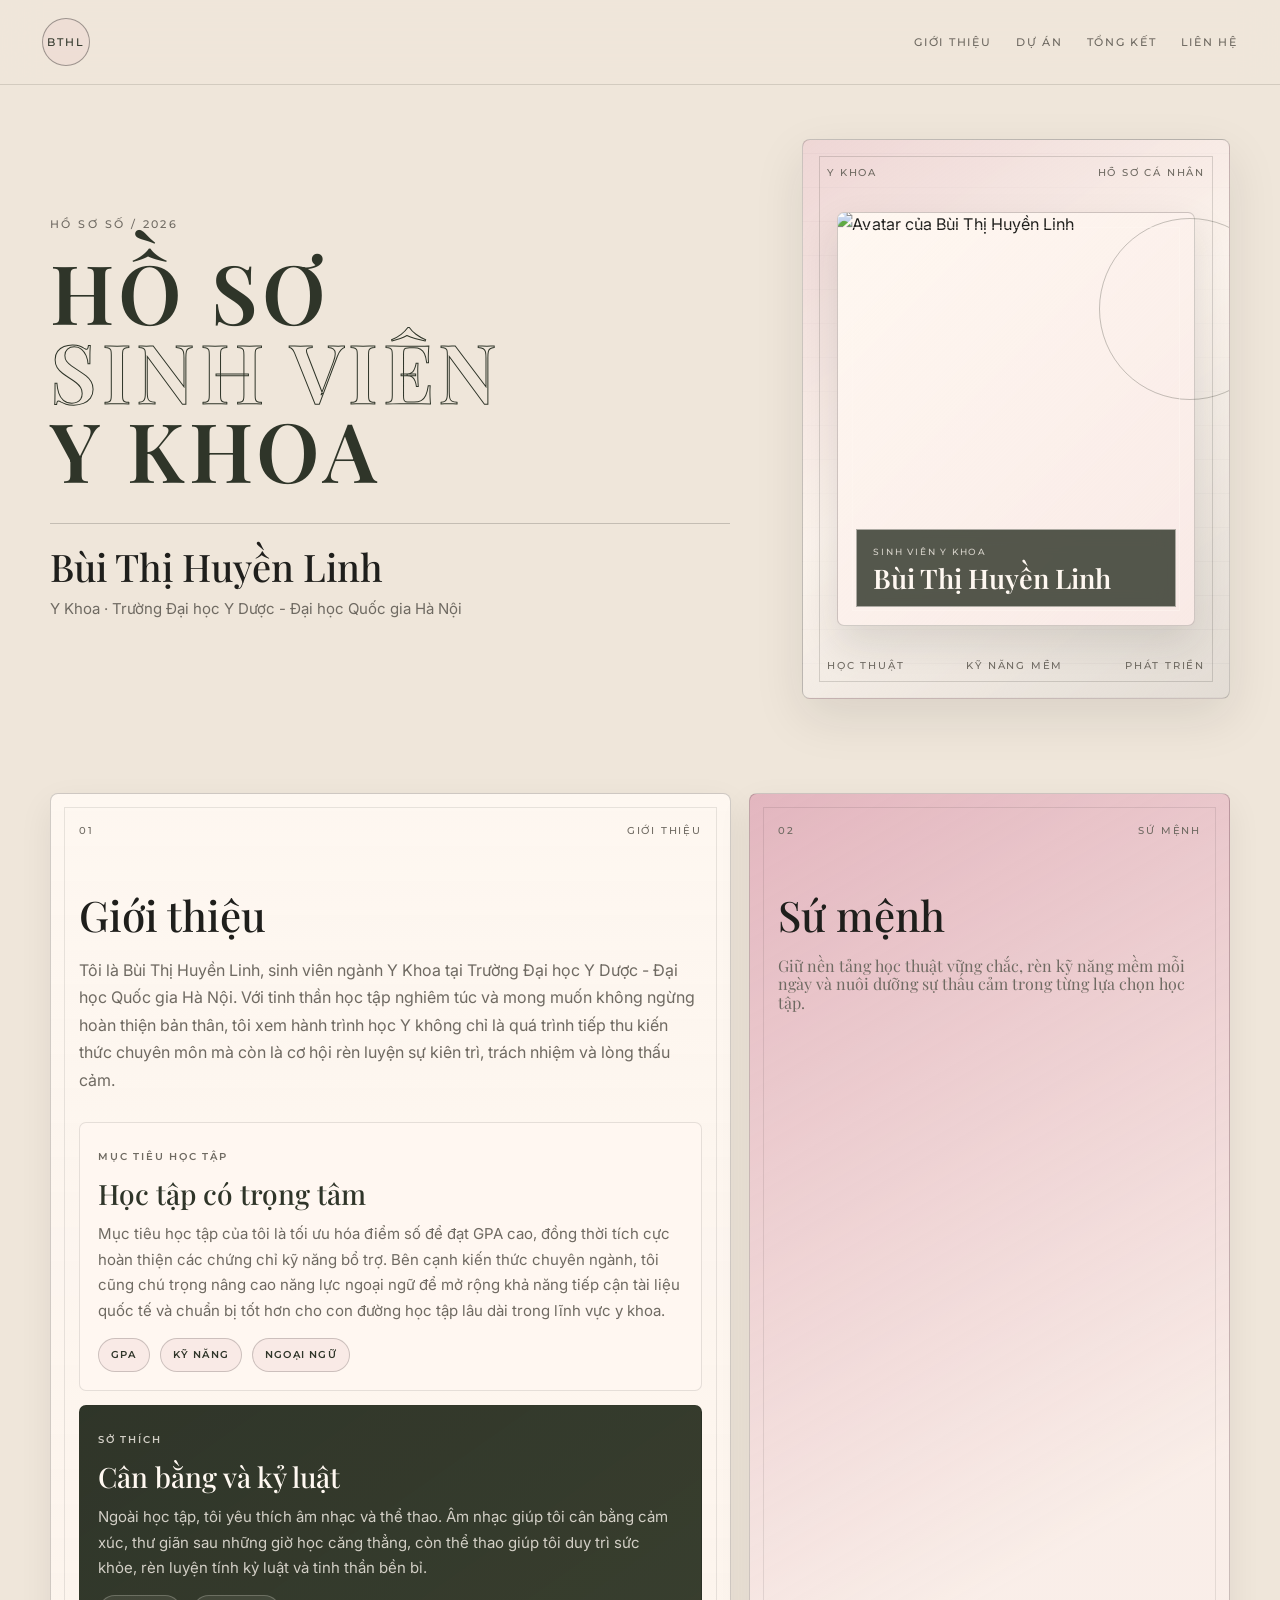
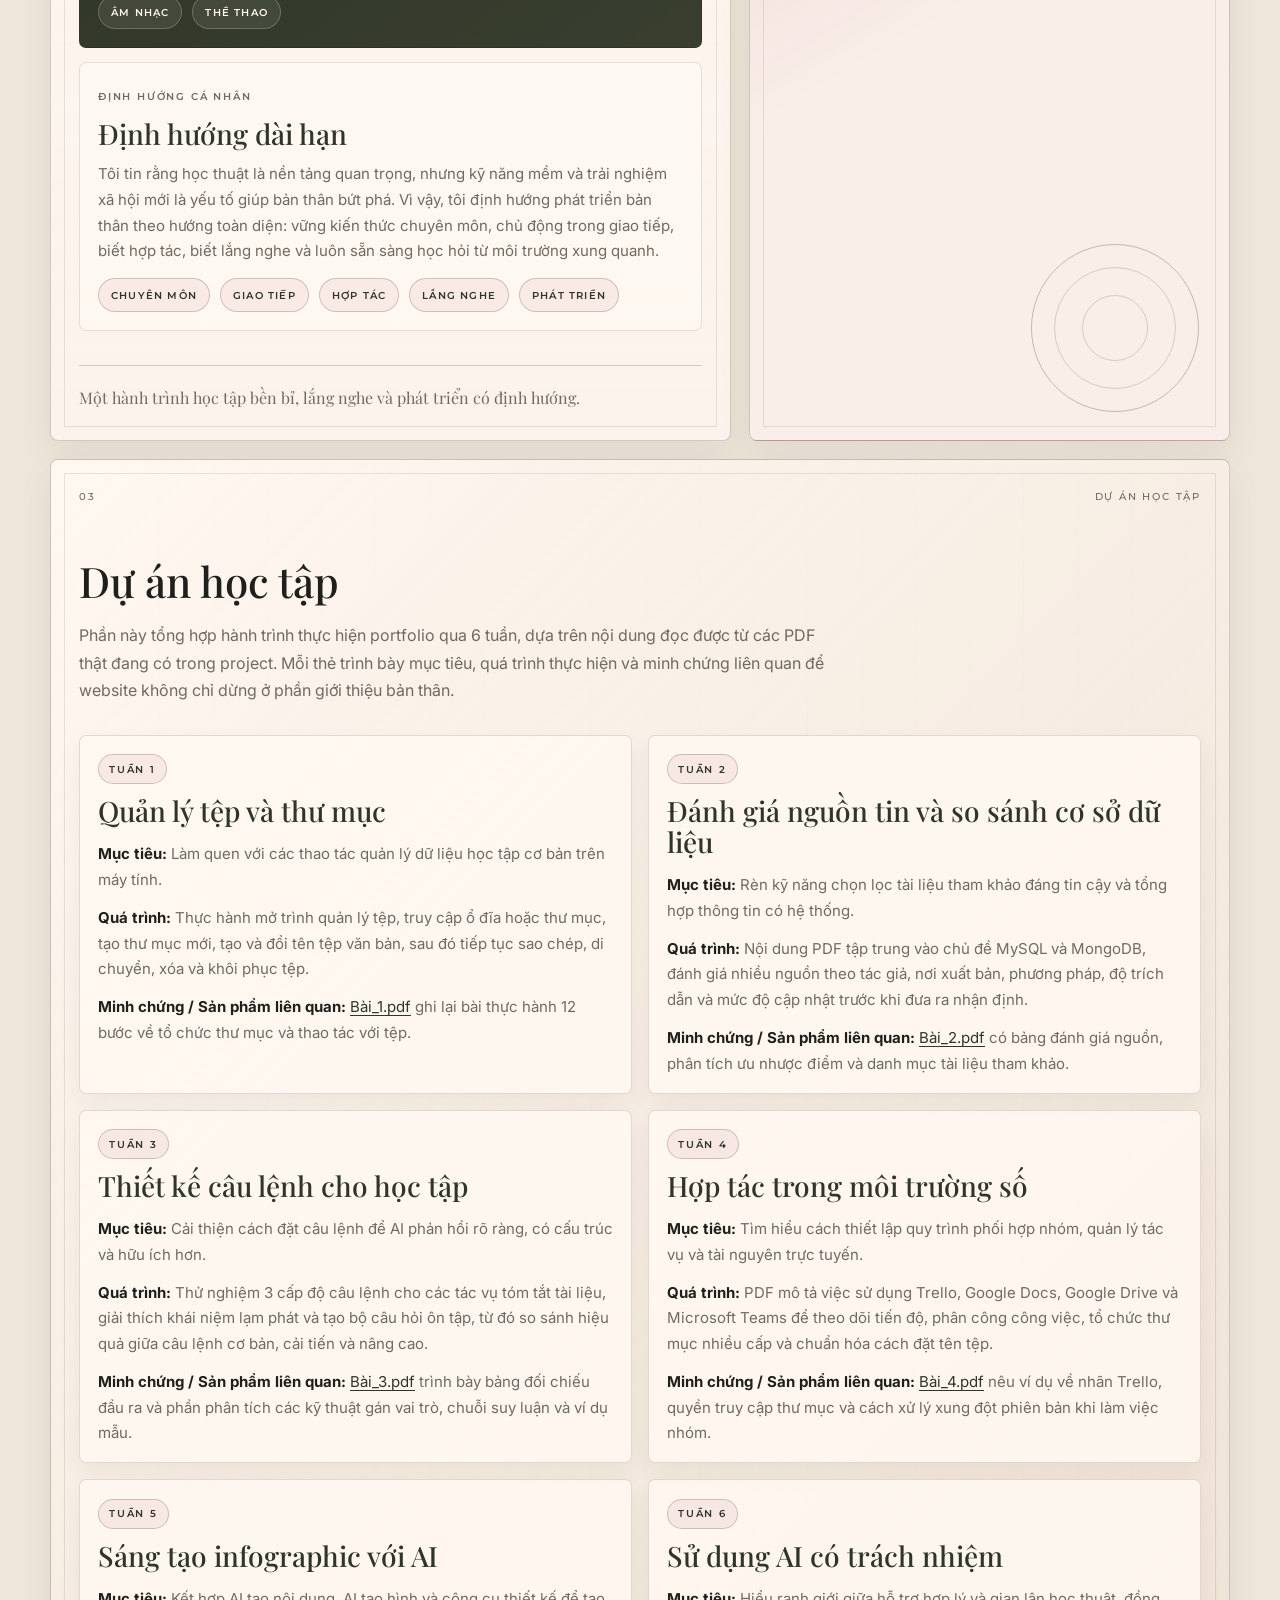
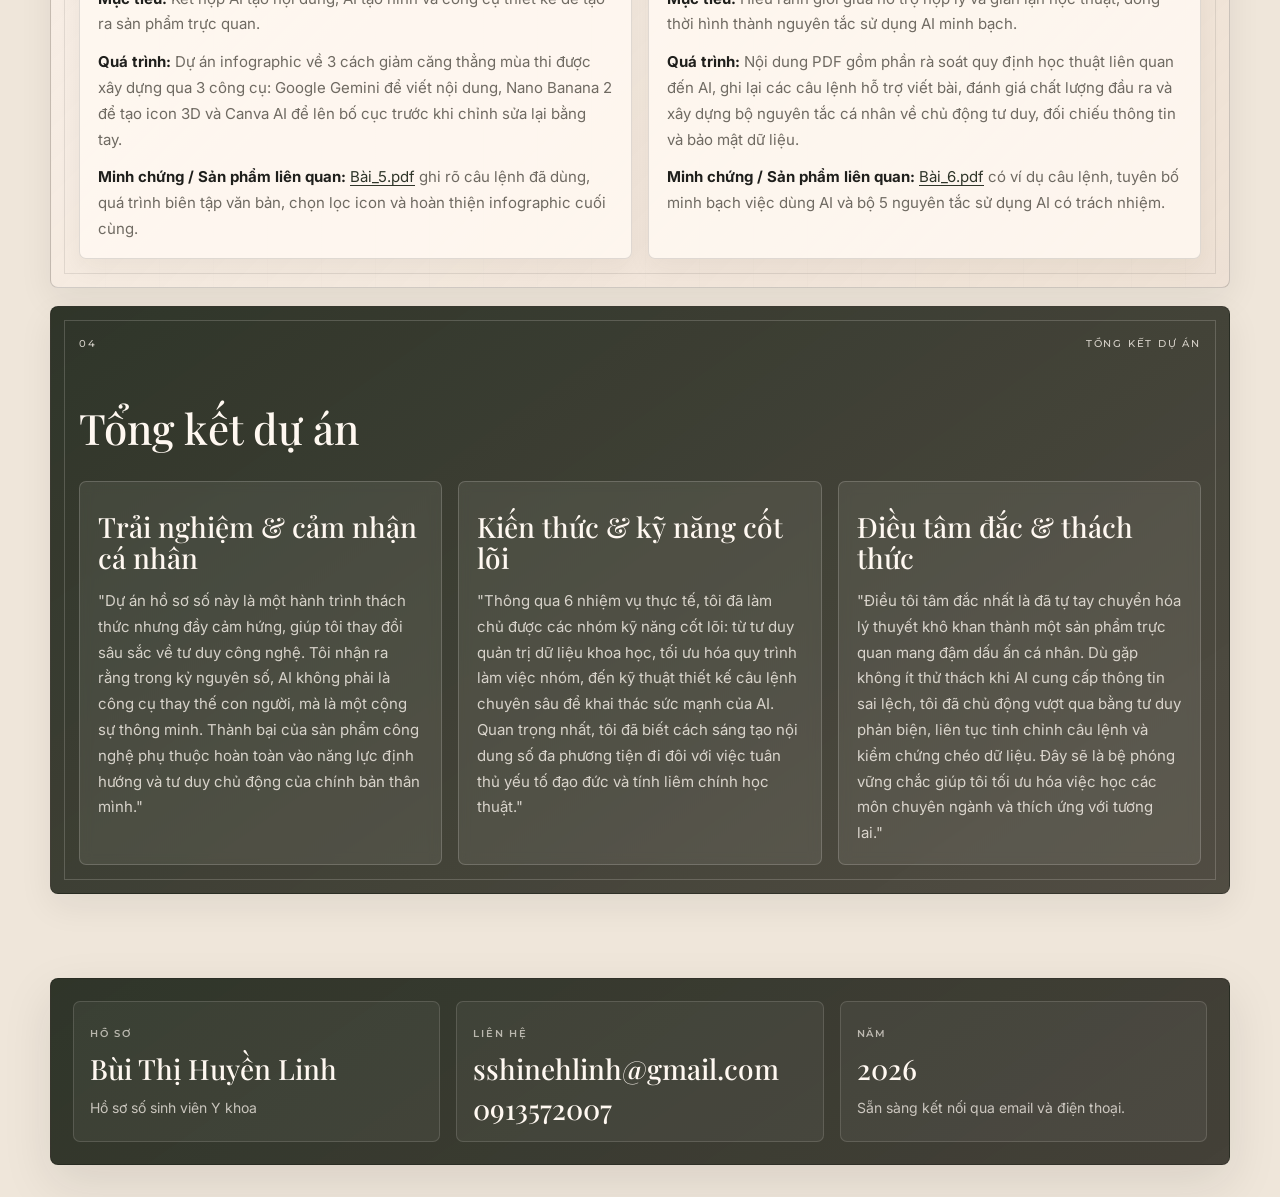
==== commit d04ea596: "Translate interface content into Vietnamese" ====
--- a/index.html
+++ b/index.html
@@ -3,8 +3,8 @@
 <head>
   <meta charset="UTF-8">
   <meta name="viewport" content="width=device-width, initial-scale=1.0">
-  <meta name="description" content="Digital Portfolio của Bùi Thị Huyền Linh, sinh viên ngành Y Khoa tại Trường Đại học Y Dược - Đại học Quốc gia Hà Nội.">
-  <title>Bùi Thị Huyền Linh | Medical Student Portfolio</title>
+  <meta name="description" content="Hồ sơ số của Bùi Thị Huyền Linh, sinh viên ngành Y Khoa tại Trường Đại học Y Dược - Đại học Quốc gia Hà Nội.">
+  <title>Bùi Thị Huyền Linh | Hồ sơ số sinh viên Y khoa</title>
   <link rel="preconnect" href="https://fonts.googleapis.com">
   <link rel="preconnect" href="https://fonts.gstatic.com" crossorigin>
   <link href="https://fonts.googleapis.com/css2?family=Cormorant+Garamond:wght@400;500;600&family=Inter:wght@300;400;500;600&family=Montserrat:wght@300;400;500;600&family=Playfair+Display:wght@500;600;700&display=swap" rel="stylesheet">
@@ -20,21 +20,21 @@
       <span></span>
     </button>
     <nav class="site-nav" id="siteNav" aria-label="Điều hướng chính">
-      <a href="#about">About</a>
-      <a href="#projects">Projects</a>
-      <a href="#summary">Reflection</a>
-      <a href="#contact">Contact</a>
+      <a href="#about">Giới thiệu</a>
+      <a href="#projects">Dự án</a>
+      <a href="#summary">Tổng kết</a>
+      <a href="#contact">Liên hệ</a>
     </nav>
   </header>
 
   <main id="top">
     <section class="hero section-shell" aria-labelledby="heroTitle">
       <div class="hero-copy reveal">
-        <p class="eyebrow">Digital Portfolio / 2026</p>
+        <p class="eyebrow">Hồ sơ số / 2026</p>
         <h1 class="hero-title" id="heroTitle">
-          <span>Medical</span>
-          <span class="outline">Student</span>
-          <span>Portfolio</span>
+          <span>Hồ sơ</span>
+          <span class="outline">Sinh viên</span>
+          <span>Y khoa</span>
         </h1>
         <div class="hero-signature">
           <p>Bùi Thị Huyền Linh</p>
@@ -46,19 +46,19 @@
         <div class="visual-frame">
           <div class="visual-topline">
             <span>Y KHOA</span>
-            <span>EDITORIAL PROFILE</span>
+            <span>HỒ SƠ CÁ NHÂN</span>
           </div>
           <div class="avatar-window">
             <img src="./images/avatar-BuiThiHuyenLinh.jpg" alt="Avatar của Bùi Thị Huyền Linh">
             <div class="avatar-caption">
-              <span>Medical Student</span>
+              <span>Sinh viên Y khoa</span>
               <strong>Bùi Thị Huyền Linh</strong>
             </div>
           </div>
           <div class="visual-footer">
-            <span>academic</span>
-            <span>soft skills</span>
-            <span>growth</span>
+            <span>học thuật</span>
+            <span>kỹ năng mềm</span>
+            <span>phát triển</span>
           </div>
         </div>
       </div>
@@ -68,123 +68,123 @@
       <article class="poster-card span-7 reveal" id="about">
         <div class="card-meta">
           <span>01</span>
-          <span>About</span>
-        </div>
-        <h2>About</h2>
+          <span>Giới thiệu</span>
+        </div>
+        <h2>Giới thiệu</h2>
         <p>Tôi là Bùi Thị Huyền Linh, sinh viên ngành Y Khoa tại Trường Đại học Y Dược - Đại học Quốc gia Hà Nội. Với tinh thần học tập nghiêm túc và mong muốn không ngừng hoàn thiện bản thân, tôi xem hành trình học Y không chỉ là quá trình tiếp thu kiến thức chuyên môn mà còn là cơ hội rèn luyện sự kiên trì, trách nhiệm và lòng thấu cảm.</p>
         <div class="about-stack">
           <article class="about-detail">
-            <span>Academic Goals</span>
-            <h3>Focused learning</h3>
+            <span>Mục tiêu học tập</span>
+            <h3>Học tập có trọng tâm</h3>
             <p>Mục tiêu học tập của tôi là tối ưu hóa điểm số để đạt GPA cao, đồng thời tích cực hoàn thiện các chứng chỉ kỹ năng bổ trợ. Bên cạnh kiến thức chuyên ngành, tôi cũng chú trọng nâng cao năng lực ngoại ngữ để mở rộng khả năng tiếp cận tài liệu quốc tế và chuẩn bị tốt hơn cho con đường học tập lâu dài trong lĩnh vực y khoa.</p>
-            <div class="about-tags" aria-label="Academic goals">
+            <div class="about-tags" aria-label="Mục tiêu học tập">
               <span>GPA</span>
-              <span>Skills</span>
-              <span>Language</span>
+              <span>Kỹ năng</span>
+              <span>Ngoại ngữ</span>
             </div>
           </article>
           <article class="about-detail about-detail-dark">
-            <span>Interests</span>
-            <h3>Balance and discipline</h3>
+            <span>Sở thích</span>
+            <h3>Cân bằng và kỷ luật</h3>
             <p>Ngoài học tập, tôi yêu thích âm nhạc và thể thao. Âm nhạc giúp tôi cân bằng cảm xúc, thư giãn sau những giờ học căng thẳng, còn thể thao giúp tôi duy trì sức khỏe, rèn luyện tính kỷ luật và tinh thần bền bỉ.</p>
-            <div class="about-tags" aria-label="Interests">
+            <div class="about-tags" aria-label="Sở thích">
               <span>Âm nhạc</span>
               <span>Thể thao</span>
             </div>
           </article>
           <article class="about-detail">
-            <span>Personal Orientation</span>
-            <h3>Long-term direction</h3>
+            <span>Định hướng cá nhân</span>
+            <h3>Định hướng dài hạn</h3>
             <p>Tôi tin rằng học thuật là nền tảng quan trọng, nhưng kỹ năng mềm và trải nghiệm xã hội mới là yếu tố giúp bản thân bứt phá. Vì vậy, tôi định hướng phát triển bản thân theo hướng toàn diện: vững kiến thức chuyên môn, chủ động trong giao tiếp, biết hợp tác, biết lắng nghe và luôn sẵn sàng học hỏi từ môi trường xung quanh.</p>
-            <div class="about-tags" aria-label="Personal orientation">
-              <span>Knowledge</span>
-              <span>Communication</span>
-              <span>Collaboration</span>
-              <span>Listening</span>
-              <span>Growth</span>
+            <div class="about-tags" aria-label="Định hướng cá nhân">
+              <span>Chuyên môn</span>
+              <span>Giao tiếp</span>
+              <span>Hợp tác</span>
+              <span>Lắng nghe</span>
+              <span>Phát triển</span>
             </div>
           </article>
         </div>
         <div class="fine-line"></div>
-        <p class="soft-note">A quiet practice of learning, listening and growing with purpose.</p>
+        <p class="soft-note">Một hành trình học tập bền bỉ, lắng nghe và phát triển có định hướng.</p>
       </article>
 
       <article class="poster-card span-5 mission-card reveal" id="mission">
         <div class="card-meta">
           <span>02</span>
-          <span>Mission</span>
+          <span>Sứ mệnh</span>
         </div>
         <div class="line-art-circle" aria-hidden="true"></div>
-        <h2>Mission</h2>
+        <h2>Sứ mệnh</h2>
         <p class="mission-text">Giữ nền tảng học thuật vững chắc, rèn kỹ năng mềm mỗi ngày và nuôi dưỡng sự thấu cảm trong từng lựa chọn học tập.</p>
       </article>
 
       <article class="poster-card span-12 projects-card reveal" id="projects">
         <div class="card-meta">
           <span>03</span>
-          <span>Learning Projects</span>
-        </div>
-        <h2>Learning Projects</h2>
+          <span>Dự án học tập</span>
+        </div>
+        <h2>Dự án học tập</h2>
         <p>Phần này tổng hợp hành trình thực hiện portfolio qua 6 tuần, dựa trên nội dung đọc được từ các PDF thật đang có trong project. Mỗi thẻ trình bày mục tiêu, quá trình thực hiện và minh chứng liên quan để website không chỉ dừng ở phần giới thiệu bản thân.</p>
         <div class="project-grid">
           <article class="project-week">
             <div class="project-week-head">
-              <span>Week 1</span>
-              <h3>File and Folder Management</h3>
-            </div>
-            <p><strong>Goal:</strong> Làm quen với các thao tác quản lý dữ liệu học tập cơ bản trên máy tính.</p>
-            <p><strong>Process:</strong> Thực hành mở File Explorer, truy cập ổ đĩa hoặc thư mục, tạo thư mục mới, tạo và đổi tên tệp văn bản, sau đó tiếp tục sao chép, di chuyển, xóa và khôi phục tệp.</p>
-            <p><strong>Evidence / Related Output:</strong> <a href="documents/Bài_1.pdf" target="_blank" rel="noopener">Bài_1.pdf</a> ghi lại bài thực hành 12 bước về tổ chức thư mục và thao tác với tệp.</p>
-          </article>
-
-          <article class="project-week">
-            <div class="project-week-head">
-              <span>Week 2</span>
-              <h3>Source Evaluation and Database Comparison</h3>
-            </div>
-            <p><strong>Goal:</strong> Rèn kỹ năng chọn lọc tài liệu tham khảo đáng tin cậy và tổng hợp thông tin có hệ thống.</p>
-            <p><strong>Process:</strong> Nội dung PDF tập trung vào chủ đề MySQL và MongoDB, đánh giá nhiều nguồn theo tác giả, nơi xuất bản, phương pháp, độ trích dẫn và mức độ cập nhật trước khi đưa ra nhận định.</p>
-            <p><strong>Evidence / Related Output:</strong> <a href="documents/Bài_2.pdf" target="_blank" rel="noopener">Bài_2.pdf</a> có bảng đánh giá nguồn, phân tích ưu nhược điểm và danh mục tài liệu tham khảo.</p>
-          </article>
-
-          <article class="project-week">
-            <div class="project-week-head">
-              <span>Week 3</span>
-              <h3>Prompt Engineering for Learning</h3>
-            </div>
-            <p><strong>Goal:</strong> Cải thiện cách đặt câu lệnh để AI phản hồi rõ ràng, có cấu trúc và hữu ích hơn.</p>
-            <p><strong>Process:</strong> Thử nghiệm 3 cấp độ prompt cho các tác vụ tóm tắt tài liệu, giải thích khái niệm lạm phát và tạo bộ câu hỏi ôn tập, từ đó so sánh hiệu quả giữa prompt cơ bản, cải tiến và nâng cao.</p>
-            <p><strong>Evidence / Related Output:</strong> <a href="documents/Bài_3.pdf" target="_blank" rel="noopener">Bài_3.pdf</a> trình bày bảng đối chiếu đầu ra và phần phân tích role prompting, chain-of-thought, few-shot.</p>
-          </article>
-
-          <article class="project-week">
-            <div class="project-week-head">
-              <span>Week 4</span>
-              <h3>Collaboration in Digital Environments</h3>
-            </div>
-            <p><strong>Goal:</strong> Tìm hiểu cách thiết lập quy trình phối hợp nhóm, quản lý tác vụ và tài nguyên trực tuyến.</p>
-            <p><strong>Process:</strong> PDF mô tả việc sử dụng Trello, Google Docs, Google Drive và Microsoft Teams để theo dõi tiến độ, phân công công việc, tổ chức thư mục nhiều cấp và chuẩn hóa cách đặt tên tệp.</p>
-            <p><strong>Evidence / Related Output:</strong> <a href="documents/Bài_4.pdf" target="_blank" rel="noopener">Bài_4.pdf</a> nêu ví dụ về nhãn Trello, quyền truy cập thư mục và cách xử lý xung đột phiên bản khi làm việc nhóm.</p>
-          </article>
-
-          <article class="project-week">
-            <div class="project-week-head">
-              <span>Week 5</span>
-              <h3>AI-Assisted Infographic Creation</h3>
-            </div>
-            <p><strong>Goal:</strong> Kết hợp AI tạo nội dung, AI tạo hình và công cụ thiết kế để tạo ra sản phẩm trực quan.</p>
-            <p><strong>Process:</strong> Dự án infographic về 3 cách giảm căng thẳng mùa thi được xây dựng qua 3 công cụ: Google Gemini để viết nội dung, Nano Banana 2 để tạo icon 3D và Canva AI để lên bố cục trước khi chỉnh sửa lại bằng tay.</p>
-            <p><strong>Evidence / Related Output:</strong> <a href="documents/Bài_5.pdf" target="_blank" rel="noopener">Bài_5.pdf</a> ghi rõ prompt đã dùng, quá trình biên tập văn bản, chọn lọc icon và hoàn thiện infographic cuối cùng.</p>
-          </article>
-
-          <article class="project-week">
-            <div class="project-week-head">
-              <span>Week 6</span>
-              <h3>Responsible Use of AI</h3>
-            </div>
-            <p><strong>Goal:</strong> Hiểu ranh giới giữa hỗ trợ hợp lý và gian lận học thuật, đồng thời hình thành nguyên tắc sử dụng AI minh bạch.</p>
-            <p><strong>Process:</strong> Nội dung PDF gồm phần rà soát quy định học thuật liên quan đến AI, ghi lại các prompt hỗ trợ viết bài, đánh giá chất lượng đầu ra và xây dựng bộ nguyên tắc cá nhân về chủ động tư duy, đối chiếu thông tin và bảo mật dữ liệu.</p>
-            <p><strong>Evidence / Related Output:</strong> <a href="documents/Bài_6.pdf" target="_blank" rel="noopener">Bài_6.pdf</a> có ví dụ prompt, tuyên bố minh bạch việc dùng AI và bộ 5 nguyên tắc sử dụng AI có trách nhiệm.</p>
+              <span>Tuần 1</span>
+              <h3>Quản lý tệp và thư mục</h3>
+            </div>
+            <p><strong>Mục tiêu:</strong> Làm quen với các thao tác quản lý dữ liệu học tập cơ bản trên máy tính.</p>
+            <p><strong>Quá trình:</strong> Thực hành mở trình quản lý tệp, truy cập ổ đĩa hoặc thư mục, tạo thư mục mới, tạo và đổi tên tệp văn bản, sau đó tiếp tục sao chép, di chuyển, xóa và khôi phục tệp.</p>
+            <p><strong>Minh chứng / Sản phẩm liên quan:</strong> <a href="documents/Bài_1.pdf" target="_blank" rel="noopener">Bài_1.pdf</a> ghi lại bài thực hành 12 bước về tổ chức thư mục và thao tác với tệp.</p>
+          </article>
+
+          <article class="project-week">
+            <div class="project-week-head">
+              <span>Tuần 2</span>
+              <h3>Đánh giá nguồn tin và so sánh cơ sở dữ liệu</h3>
+            </div>
+            <p><strong>Mục tiêu:</strong> Rèn kỹ năng chọn lọc tài liệu tham khảo đáng tin cậy và tổng hợp thông tin có hệ thống.</p>
+            <p><strong>Quá trình:</strong> Nội dung PDF tập trung vào chủ đề MySQL và MongoDB, đánh giá nhiều nguồn theo tác giả, nơi xuất bản, phương pháp, độ trích dẫn và mức độ cập nhật trước khi đưa ra nhận định.</p>
+            <p><strong>Minh chứng / Sản phẩm liên quan:</strong> <a href="documents/Bài_2.pdf" target="_blank" rel="noopener">Bài_2.pdf</a> có bảng đánh giá nguồn, phân tích ưu nhược điểm và danh mục tài liệu tham khảo.</p>
+          </article>
+
+          <article class="project-week">
+            <div class="project-week-head">
+              <span>Tuần 3</span>
+              <h3>Thiết kế câu lệnh cho học tập</h3>
+            </div>
+            <p><strong>Mục tiêu:</strong> Cải thiện cách đặt câu lệnh để AI phản hồi rõ ràng, có cấu trúc và hữu ích hơn.</p>
+            <p><strong>Quá trình:</strong> Thử nghiệm 3 cấp độ câu lệnh cho các tác vụ tóm tắt tài liệu, giải thích khái niệm lạm phát và tạo bộ câu hỏi ôn tập, từ đó so sánh hiệu quả giữa câu lệnh cơ bản, cải tiến và nâng cao.</p>
+            <p><strong>Minh chứng / Sản phẩm liên quan:</strong> <a href="documents/Bài_3.pdf" target="_blank" rel="noopener">Bài_3.pdf</a> trình bày bảng đối chiếu đầu ra và phần phân tích các kỹ thuật gán vai trò, chuỗi suy luận và ví dụ mẫu.</p>
+          </article>
+
+          <article class="project-week">
+            <div class="project-week-head">
+              <span>Tuần 4</span>
+              <h3>Hợp tác trong môi trường số</h3>
+            </div>
+            <p><strong>Mục tiêu:</strong> Tìm hiểu cách thiết lập quy trình phối hợp nhóm, quản lý tác vụ và tài nguyên trực tuyến.</p>
+            <p><strong>Quá trình:</strong> PDF mô tả việc sử dụng Trello, Google Docs, Google Drive và Microsoft Teams để theo dõi tiến độ, phân công công việc, tổ chức thư mục nhiều cấp và chuẩn hóa cách đặt tên tệp.</p>
+            <p><strong>Minh chứng / Sản phẩm liên quan:</strong> <a href="documents/Bài_4.pdf" target="_blank" rel="noopener">Bài_4.pdf</a> nêu ví dụ về nhãn Trello, quyền truy cập thư mục và cách xử lý xung đột phiên bản khi làm việc nhóm.</p>
+          </article>
+
+          <article class="project-week">
+            <div class="project-week-head">
+              <span>Tuần 5</span>
+              <h3>Sáng tạo infographic với AI</h3>
+            </div>
+            <p><strong>Mục tiêu:</strong> Kết hợp AI tạo nội dung, AI tạo hình và công cụ thiết kế để tạo ra sản phẩm trực quan.</p>
+            <p><strong>Quá trình:</strong> Dự án infographic về 3 cách giảm căng thẳng mùa thi được xây dựng qua 3 công cụ: Google Gemini để viết nội dung, Nano Banana 2 để tạo icon 3D và Canva AI để lên bố cục trước khi chỉnh sửa lại bằng tay.</p>
+            <p><strong>Minh chứng / Sản phẩm liên quan:</strong> <a href="documents/Bài_5.pdf" target="_blank" rel="noopener">Bài_5.pdf</a> ghi rõ câu lệnh đã dùng, quá trình biên tập văn bản, chọn lọc icon và hoàn thiện infographic cuối cùng.</p>
+          </article>
+
+          <article class="project-week">
+            <div class="project-week-head">
+              <span>Tuần 6</span>
+              <h3>Sử dụng AI có trách nhiệm</h3>
+            </div>
+            <p><strong>Mục tiêu:</strong> Hiểu ranh giới giữa hỗ trợ hợp lý và gian lận học thuật, đồng thời hình thành nguyên tắc sử dụng AI minh bạch.</p>
+            <p><strong>Quá trình:</strong> Nội dung PDF gồm phần rà soát quy định học thuật liên quan đến AI, ghi lại các câu lệnh hỗ trợ viết bài, đánh giá chất lượng đầu ra và xây dựng bộ nguyên tắc cá nhân về chủ động tư duy, đối chiếu thông tin và bảo mật dữ liệu.</p>
+            <p><strong>Minh chứng / Sản phẩm liên quan:</strong> <a href="documents/Bài_6.pdf" target="_blank" rel="noopener">Bài_6.pdf</a> có ví dụ câu lệnh, tuyên bố minh bạch việc dùng AI và bộ 5 nguyên tắc sử dụng AI có trách nhiệm.</p>
           </article>
         </div>
       </article>
@@ -192,20 +192,20 @@
       <article class="poster-card span-12 summary-card reveal" id="summary">
         <div class="card-meta">
           <span>04</span>
-          <span>Project Reflection</span>
-        </div>
-        <h2>Project Reflection</h2>
+          <span>Tổng kết dự án</span>
+        </div>
+        <h2>Tổng kết dự án</h2>
         <div class="summary-grid">
           <article class="summary-block">
-            <h3>Experience &amp; Personal Reflection</h3>
-            <p>"Dự án Portfolio này là một hành trình thách thức nhưng đầy cảm hứng, giúp tôi thay đổi sâu sắc về tư duy công nghệ. Tôi nhận ra rằng trong kỷ nguyên số, AI không phải là công cụ thay thế con người, mà là một cộng sự thông minh. Thành bại của sản phẩm công nghệ phụ thuộc hoàn toàn vào năng lực định hướng và tư duy chủ động của chính bản thân mình."</p>
+            <h3>Trải nghiệm &amp; cảm nhận cá nhân</h3>
+            <p>"Dự án hồ sơ số này là một hành trình thách thức nhưng đầy cảm hứng, giúp tôi thay đổi sâu sắc về tư duy công nghệ. Tôi nhận ra rằng trong kỷ nguyên số, AI không phải là công cụ thay thế con người, mà là một cộng sự thông minh. Thành bại của sản phẩm công nghệ phụ thuộc hoàn toàn vào năng lực định hướng và tư duy chủ động của chính bản thân mình."</p>
           </article>
           <article class="summary-block">
-            <h3>Core Knowledge &amp; Skills</h3>
-            <p>"Thông qua 6 nhiệm vụ thực tế, tôi đã làm chủ được các nhóm kỹ năng cốt lõi: từ tư duy quản trị dữ liệu khoa học, tối ưu hóa quy trình làm việc nhóm, đến kỹ thuật Prompt Engineering chuyên sâu để khai thác sức mạnh của AI. Quan trọng nhất, tôi đã biết cách sáng tạo nội dung số đa phương tiện đi đôi với việc tuân thủ yếu tố đạo đức và tính liêm chính học thuật."</p>
+            <h3>Kiến thức &amp; kỹ năng cốt lõi</h3>
+            <p>"Thông qua 6 nhiệm vụ thực tế, tôi đã làm chủ được các nhóm kỹ năng cốt lõi: từ tư duy quản trị dữ liệu khoa học, tối ưu hóa quy trình làm việc nhóm, đến kỹ thuật thiết kế câu lệnh chuyên sâu để khai thác sức mạnh của AI. Quan trọng nhất, tôi đã biết cách sáng tạo nội dung số đa phương tiện đi đôi với việc tuân thủ yếu tố đạo đức và tính liêm chính học thuật."</p>
           </article>
           <article class="summary-block">
-            <h3>Most Meaningful Lessons &amp; Challenges</h3>
+            <h3>Điều tâm đắc &amp; thách thức</h3>
             <p>"Điều tôi tâm đắc nhất là đã tự tay chuyển hóa lý thuyết khô khan thành một sản phẩm trực quan mang đậm dấu ấn cá nhân. Dù gặp không ít thử thách khi AI cung cấp thông tin sai lệch, tôi đã chủ động vượt qua bằng tư duy phản biện, liên tục tinh chỉnh câu lệnh và kiểm chứng chéo dữ liệu. Đây sẽ là bệ phóng vững chắc giúp tôi tối ưu hóa việc học các môn chuyên ngành và thích ứng với tương lai."</p>
           </article>
         </div>
@@ -215,19 +215,19 @@
 
   <footer class="site-footer" id="contact">
     <div class="footer-block footer-brand">
-      <span class="footer-kicker">Profile</span>
+      <span class="footer-kicker">Hồ sơ</span>
       <strong>Bùi Thị Huyền Linh</strong>
-      <p>Medical Student Portfolio</p>
+      <p>Hồ sơ số sinh viên Y khoa</p>
     </div>
     <div class="footer-block footer-contact">
-      <span class="footer-kicker">Contact</span>
+      <span class="footer-kicker">Liên hệ</span>
       <a href="mailto:sshinehlinh@gmail.com">sshinehlinh@gmail.com</a>
       <a href="tel:0913572007">0913572007</a>
     </div>
     <div class="footer-block footer-meta">
-      <span class="footer-kicker">Year</span>
+      <span class="footer-kicker">Năm</span>
       <strong id="year">2026</strong>
-      <p>Available via email and phone.</p>
+      <p>Sẵn sàng kết nối qua email và điện thoại.</p>
     </div>
   </footer>
 
